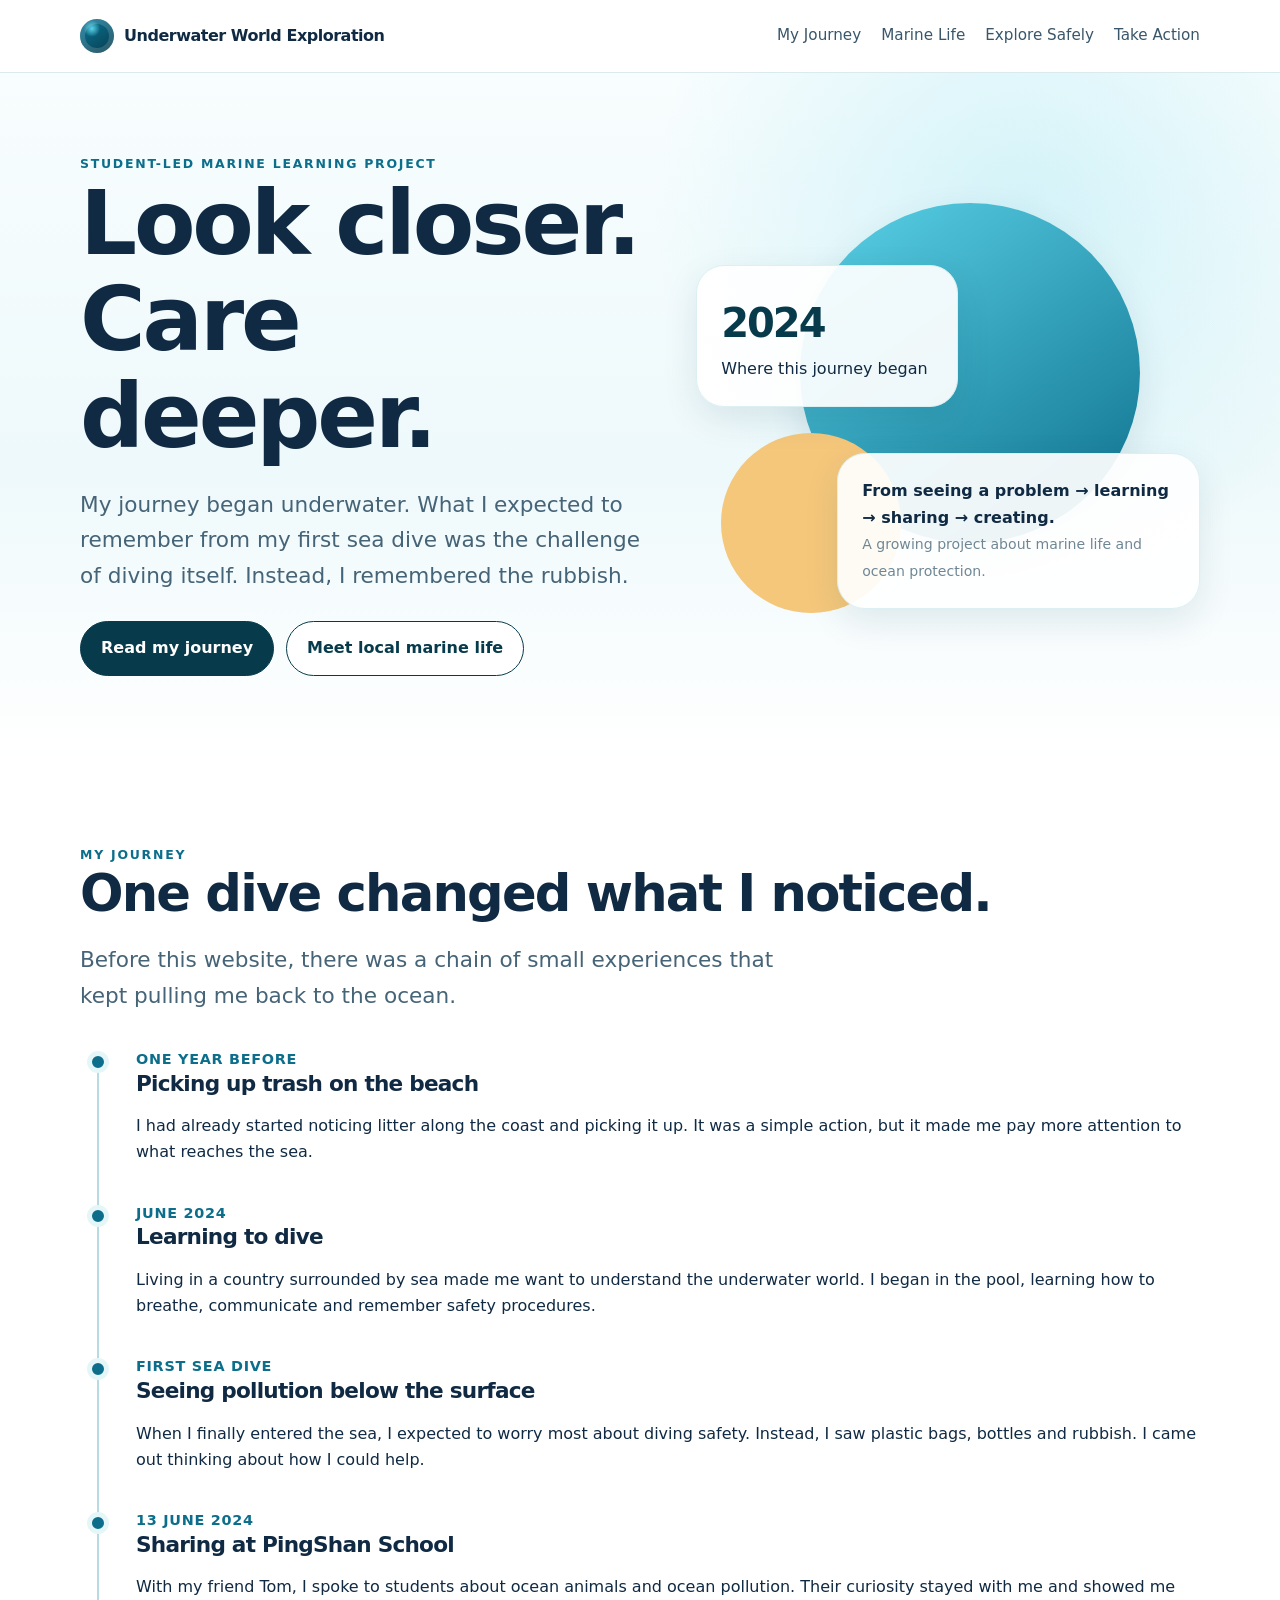
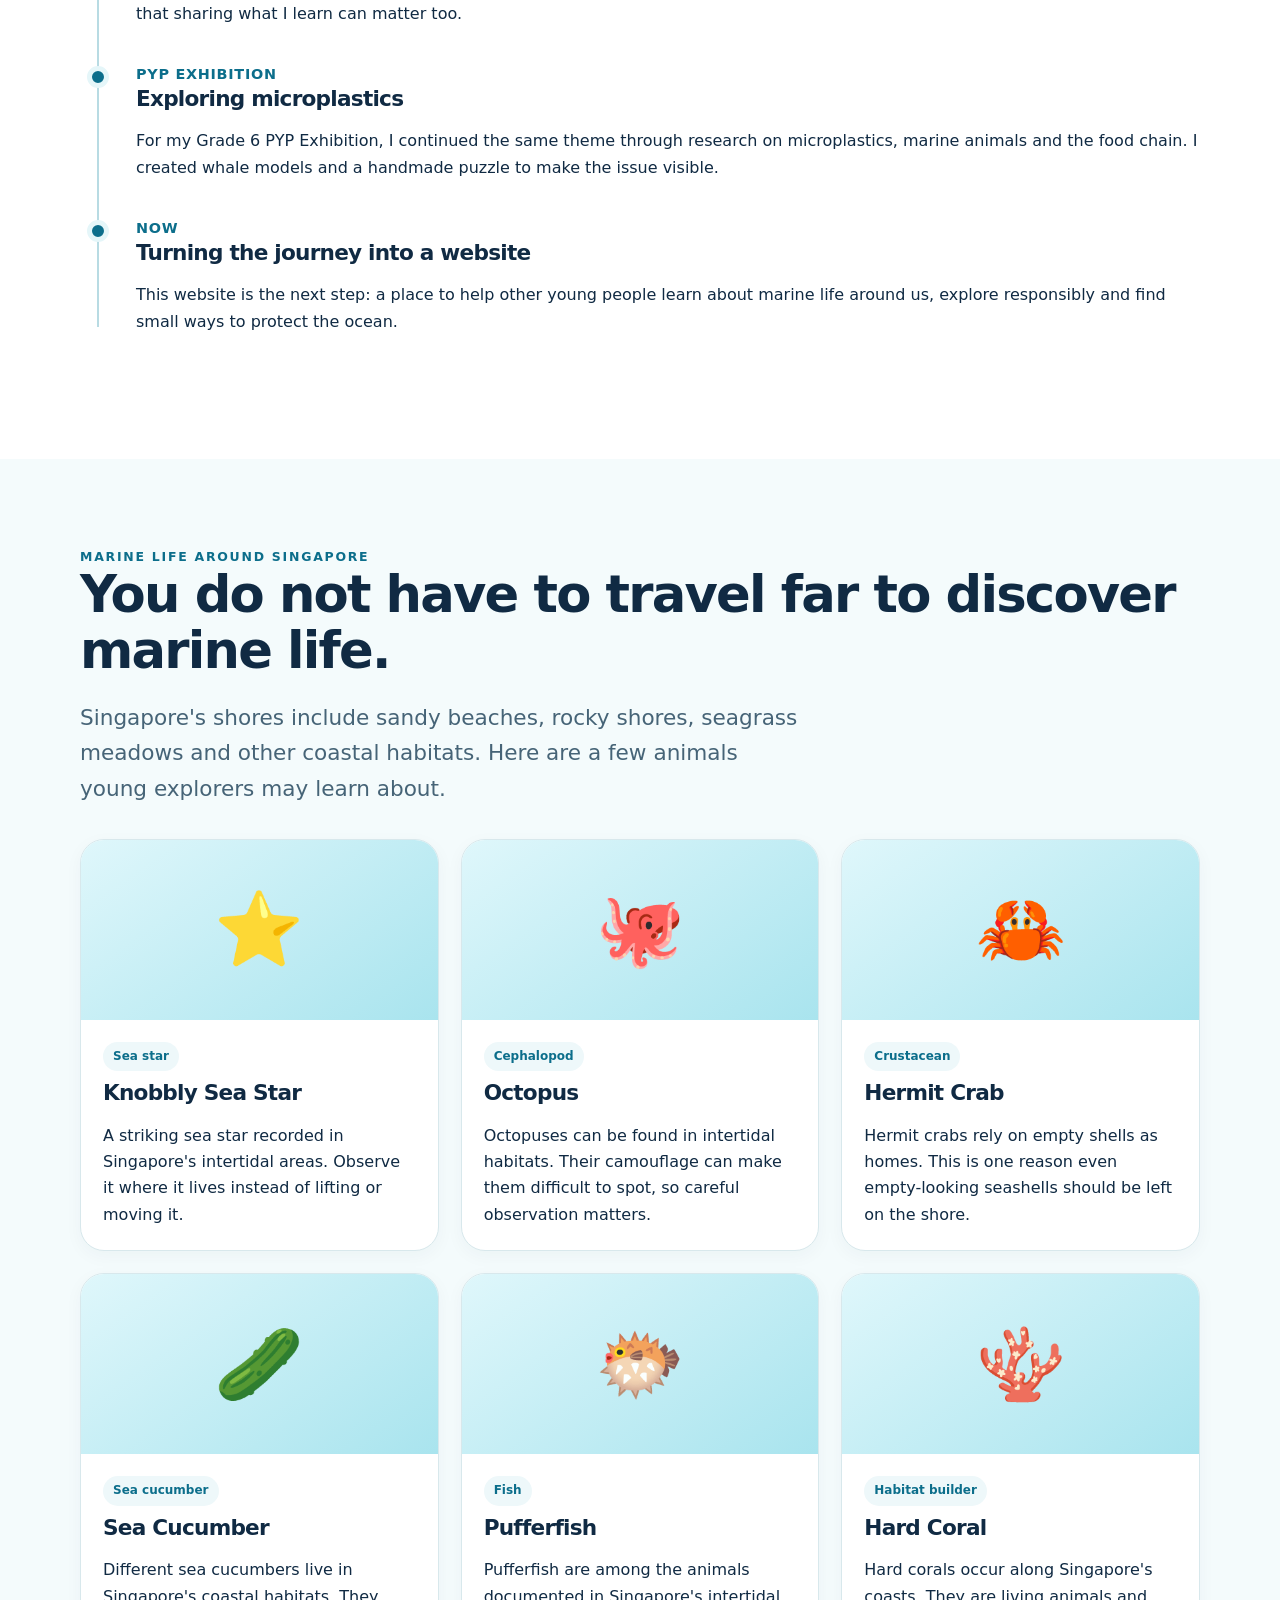
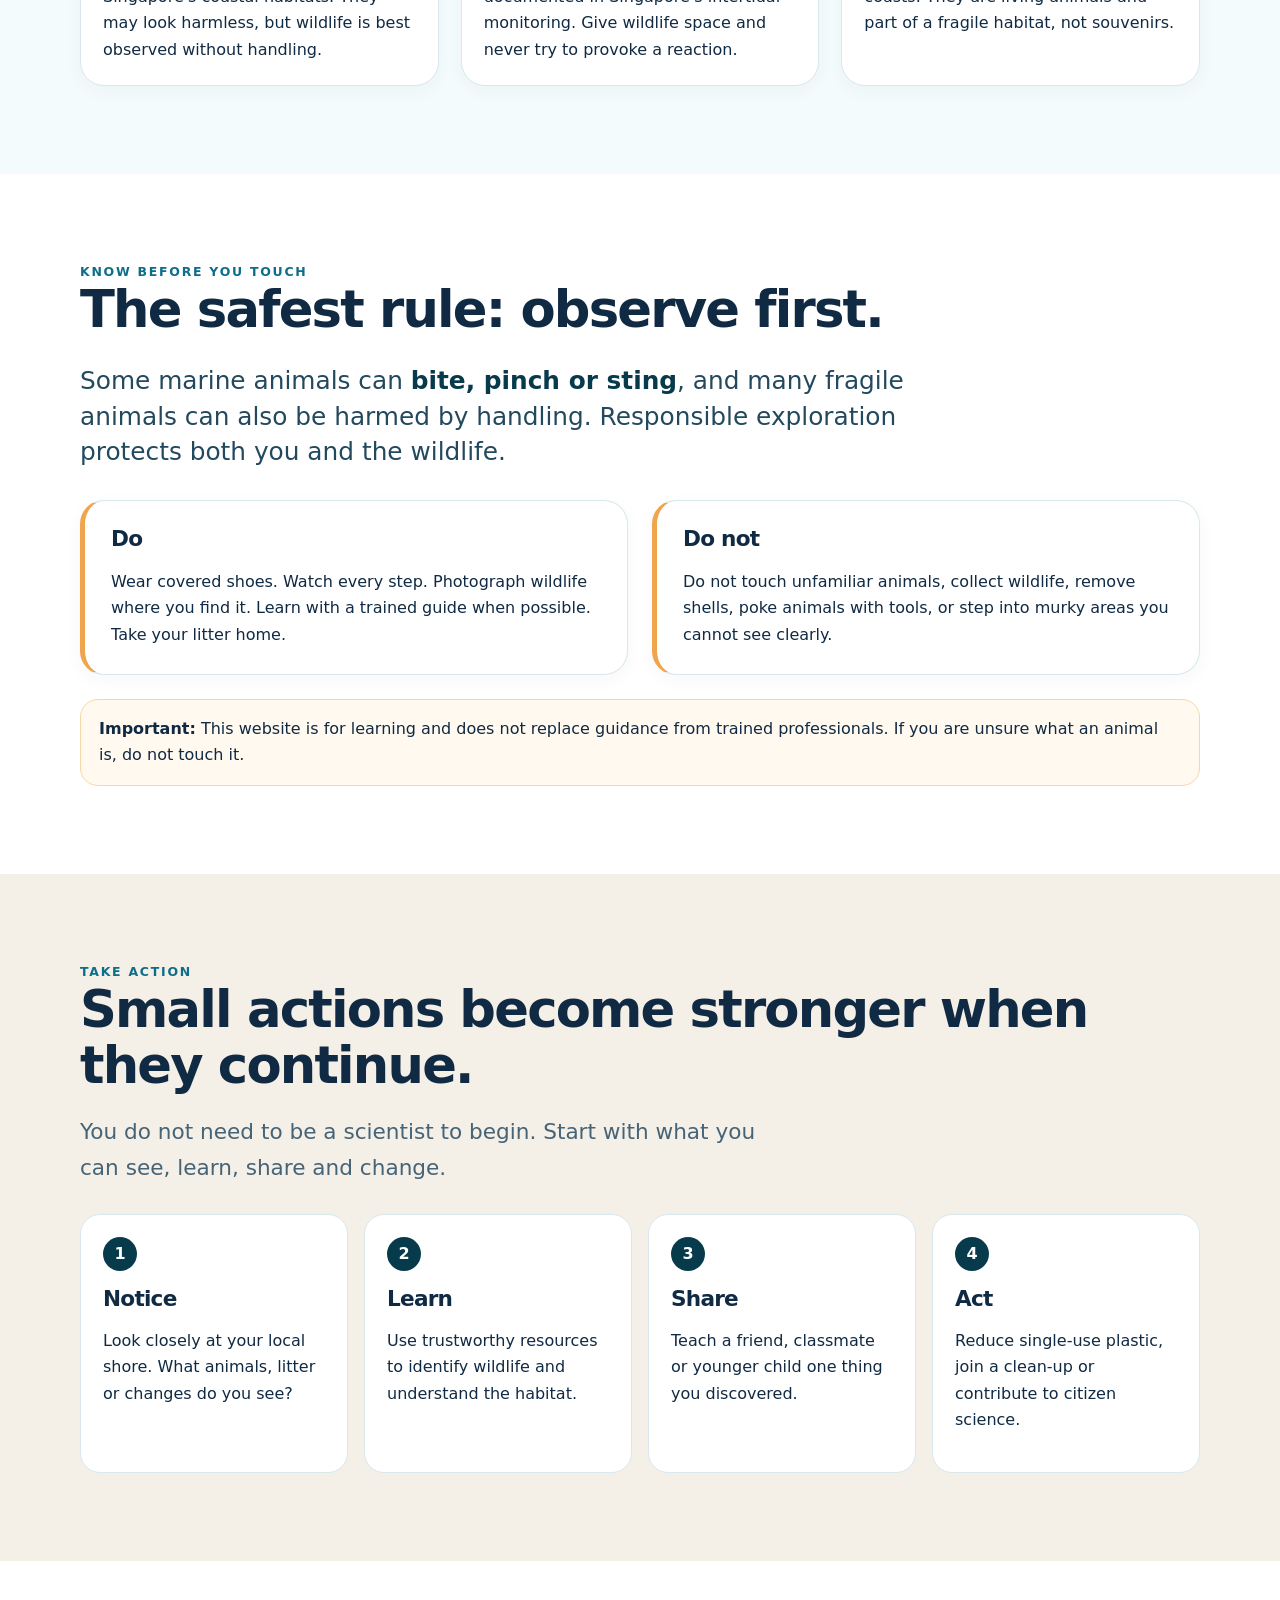
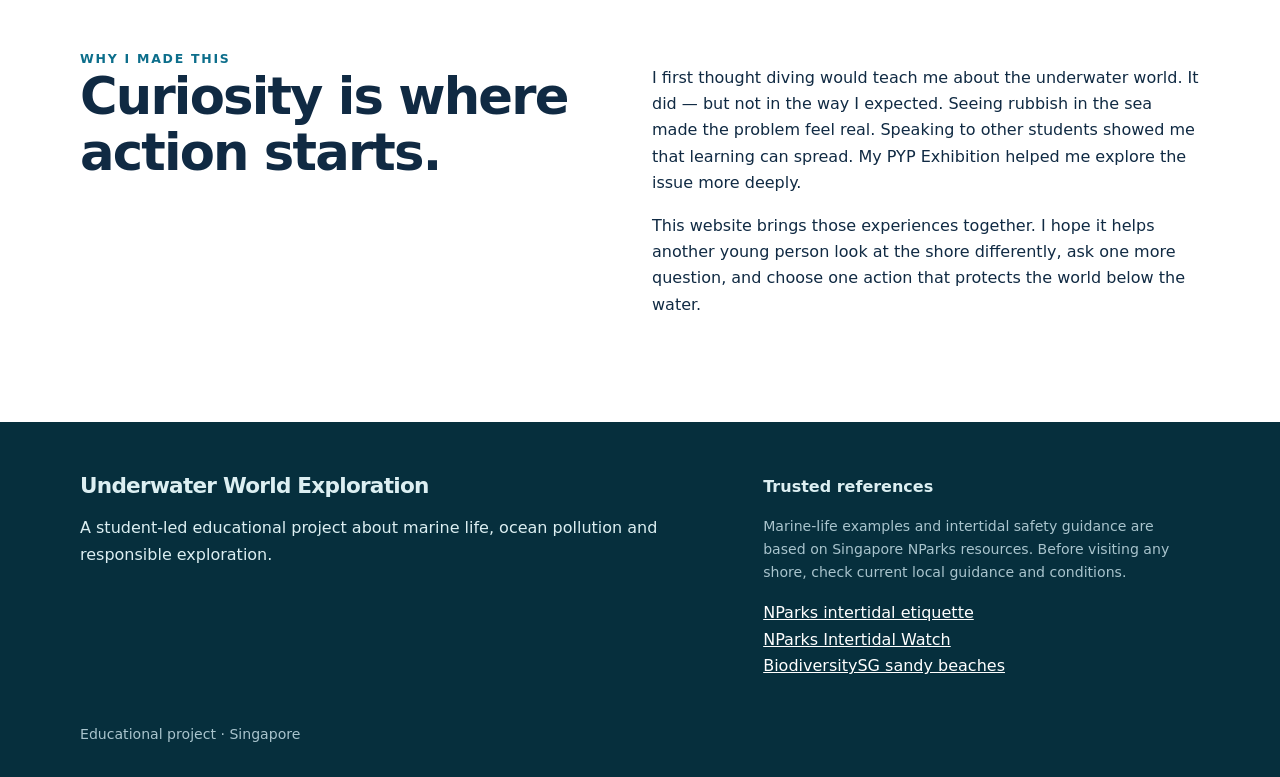
==== index.html @ d7eb96fc "Initial website" ====
<!doctype html>
<html lang="en">
<head>
<meta charset="utf-8">
<meta name="viewport" content="width=device-width,initial-scale=1">
<meta name="description" content="A student-led journey into marine life, ocean pollution and action in Singapore.">
<title>Underwater World Exploration</title>
<link rel="stylesheet" href="assets/styles.css">
</head>
<body>
<nav class="nav">
  <div class="container nav-inner">
    <a class="brand" href="index.html"><span class="brand-mark"></span>Underwater World Exploration</a>
    <div class="nav-links">
      <a href="#journey">My Journey</a><a href="#marine-life">Marine Life</a>
      <a href="#safety">Explore Safely</a><a href="#action">Take Action</a>
    </div>
    <div class="mobile-menu">Explore ↓</div>
  </div>
</nav>

<header class="hero">
  <div class="container hero-grid">
    <div>
      <div class="kicker">Student-led marine learning project</div>
      <h1>Look closer.<br>Care deeper.</h1>
      <p class="lead">My journey began underwater. What I expected to remember from my first sea dive was the challenge of diving itself. Instead, I remembered the rubbish.</p>
      <div class="cta-row">
        <a class="btn primary" href="#journey">Read my journey</a>
        <a class="btn secondary" href="#marine-life">Meet local marine life</a>
      </div>
    </div>
    <div class="ocean-art" aria-hidden="true">
      <div class="orb one"></div><div class="orb two"></div>
      <div class="wave-card b"><div class="big-number">2024</div><div>Where this journey began</div></div>
      <div class="wave-card a"><strong>From seeing a problem → learning → sharing → creating.</strong><br><span class="small">A growing project about marine life and ocean protection.</span></div>
    </div>
  </div>
</header>

<section id="journey">
  <div class="container">
    <div class="kicker">My Journey</div>
    <h2>One dive changed what I noticed.</h2>
    <p class="lead">Before this website, there was a chain of small experiences that kept pulling me back to the ocean.</p>
    <div class="timeline">
      <div class="timeline-item"><span class="timeline-dot"></span><div class="timeline-date">One year before</div><h3>Picking up trash on the beach</h3><p>I had already started noticing litter along the coast and picking it up. It was a simple action, but it made me pay more attention to what reaches the sea.</p></div>
      <div class="timeline-item"><span class="timeline-dot"></span><div class="timeline-date">June 2024</div><h3>Learning to dive</h3><p>Living in a country surrounded by sea made me want to understand the underwater world. I began in the pool, learning how to breathe, communicate and remember safety procedures.</p></div>
      <div class="timeline-item"><span class="timeline-dot"></span><div class="timeline-date">First sea dive</div><h3>Seeing pollution below the surface</h3><p>When I finally entered the sea, I expected to worry most about diving safety. Instead, I saw plastic bags, bottles and rubbish. I came out thinking about how I could help.</p></div>
      <div class="timeline-item"><span class="timeline-dot"></span><div class="timeline-date">13 June 2024</div><h3>Sharing at PingShan School</h3><p>With my friend Tom, I spoke to students about ocean animals and ocean pollution. Their curiosity stayed with me and showed me that sharing what I learn can matter too.</p></div>
      <div class="timeline-item"><span class="timeline-dot"></span><div class="timeline-date">PYP Exhibition</div><h3>Exploring microplastics</h3><p>For my Grade 6 PYP Exhibition, I continued the same theme through research on microplastics, marine animals and the food chain. I created whale models and a handmade puzzle to make the issue visible.</p></div>
      <div class="timeline-item"><span class="timeline-dot"></span><div class="timeline-date">Now</div><h3>Turning the journey into a website</h3><p>This website is the next step: a place to help other young people learn about marine life around us, explore responsibly and find small ways to protect the ocean.</p></div>
    </div>
  </div>
</section>

<section class="section-soft" id="marine-life">
  <div class="container">
    <div class="kicker">Marine Life Around Singapore</div>
    <h2>You do not have to travel far to discover marine life.</h2>
    <p class="lead">Singapore's shores include sandy beaches, rocky shores, seagrass meadows and other coastal habitats. Here are a few animals young explorers may learn about.</p>
    <div class="grid-3" style="margin-top:32px">
      <article class="card species-card"><div class="species-art">⭐</div><div class="species-copy"><span class="badge">Sea star</span><h3>Knobbly Sea Star</h3><p>A striking sea star recorded in Singapore's intertidal areas. Observe it where it lives instead of lifting or moving it.</p></div></article>
      <article class="card species-card"><div class="species-art">🐙</div><div class="species-copy"><span class="badge">Cephalopod</span><h3>Octopus</h3><p>Octopuses can be found in intertidal habitats. Their camouflage can make them difficult to spot, so careful observation matters.</p></div></article>
      <article class="card species-card"><div class="species-art">🦀</div><div class="species-copy"><span class="badge">Crustacean</span><h3>Hermit Crab</h3><p>Hermit crabs rely on empty shells as homes. This is one reason even empty-looking seashells should be left on the shore.</p></div></article>
      <article class="card species-card"><div class="species-art">🥒</div><div class="species-copy"><span class="badge">Sea cucumber</span><h3>Sea Cucumber</h3><p>Different sea cucumbers live in Singapore's coastal habitats. They may look harmless, but wildlife is best observed without handling.</p></div></article>
      <article class="card species-card"><div class="species-art">🐡</div><div class="species-copy"><span class="badge">Fish</span><h3>Pufferfish</h3><p>Pufferfish are among the animals documented in Singapore's intertidal monitoring. Give wildlife space and never try to provoke a reaction.</p></div></article>
      <article class="card species-card"><div class="species-art">🪸</div><div class="species-copy"><span class="badge">Habitat builder</span><h3>Hard Coral</h3><p>Hard corals occur along Singapore's coasts. They are living animals and part of a fragile habitat, not souvenirs.</p></div></article>
    </div>
  </div>
</section>

<section id="safety">
  <div class="container">
    <div class="kicker">Know Before You Touch</div>
    <h2>The safest rule: observe first.</h2>
    <p class="quote">Some marine animals can <strong>bite, pinch or sting</strong>, and many fragile animals can also be harmed by handling. Responsible exploration protects both you and the wildlife.</p>
    <div class="grid-2" style="margin-top:30px">
      <div class="card safety"><h3>Do</h3><p>Wear covered shoes. Watch every step. Photograph wildlife where you find it. Learn with a trained guide when possible. Take your litter home.</p></div>
      <div class="card safety"><h3>Do not</h3><p>Do not touch unfamiliar animals, collect wildlife, remove shells, poke animals with tools, or step into murky areas you cannot see clearly.</p></div>
    </div>
    <div class="notice" style="margin-top:24px"><strong>Important:</strong> This website is for learning and does not replace guidance from trained professionals. If you are unsure what an animal is, do not touch it.</div>
  </div>
</section>

<section class="section-sand" id="action">
  <div class="container">
    <div class="kicker">Take Action</div>
    <h2>Small actions become stronger when they continue.</h2>
    <p class="lead">You do not need to be a scientist to begin. Start with what you can see, learn, share and change.</p>
    <div class="steps">
      <div class="step"><h3>Notice</h3><p>Look closely at your local shore. What animals, litter or changes do you see?</p></div>
      <div class="step"><h3>Learn</h3><p>Use trustworthy resources to identify wildlife and understand the habitat.</p></div>
      <div class="step"><h3>Share</h3><p>Teach a friend, classmate or younger child one thing you discovered.</p></div>
      <div class="step"><h3>Act</h3><p>Reduce single-use plastic, join a clean-up or contribute to citizen science.</p></div>
    </div>
  </div>
</section>

<section>
  <div class="container grid-2">
    <div>
      <div class="kicker">Why I Made This</div>
      <h2>Curiosity is where action starts.</h2>
    </div>
    <div>
      <p>I first thought diving would teach me about the underwater world. It did — but not in the way I expected. Seeing rubbish in the sea made the problem feel real. Speaking to other students showed me that learning can spread. My PYP Exhibition helped me explore the issue more deeply.</p>
      <p>This website brings those experiences together. I hope it helps another young person look at the shore differently, ask one more question, and choose one action that protects the world below the water.</p>
    </div>
  </div>
</section>

<footer class="footer">
  <div class="container footer-grid">
    <div>
      <h3>Underwater World Exploration</h3>
      <p>A student-led educational project about marine life, ocean pollution and responsible exploration.</p>
    </div>
    <div>
      <strong>Trusted references</strong>
      <p class="small">Marine-life examples and intertidal safety guidance are based on Singapore NParks resources. Before visiting any shore, check current local guidance and conditions.</p>
      <p><a href="https://www.nparks.gov.sg/visit/when-visiting-parks/etiquette/intertidal-dos-donts" target="_blank" rel="noopener">NParks intertidal etiquette</a><br>
      <a href="https://www.nparks.gov.sg/nature/community-in-nature/intertidal-watch" target="_blank" rel="noopener">NParks Intertidal Watch</a><br>
      <a href="https://biodiversitysg.nparks.gov.sg/our-ecosystems/coastal-and-marine-habitats/sandy-beaches-in-singapore/" target="_blank" rel="noopener">BiodiversitySG sandy beaches</a></p>
    </div>
  </div>
  <div class="container small" style="margin-top:28px">Educational project · Singapore</div>
</footer>

<script src="assets/script.js"></script>
</body>
</html>
---- assets/styles.css ----
:root{
  --ink:#102a43; --muted:#607d8b; --ocean:#0c6e8b; --deep:#073b4c;
  --foam:#f4fbfc; --sand:#f4efe7; --line:#d8e8ec; --accent:#f0a44b;
  --card:#ffffff; --shadow:0 12px 35px rgba(7,59,76,.10);
}
*{box-sizing:border-box}
html{scroll-behavior:smooth}
body{margin:0;font-family:Inter,ui-sans-serif,system-ui,-apple-system,BlinkMacSystemFont,"Segoe UI",sans-serif;color:var(--ink);background:#fff;line-height:1.65}
a{color:inherit}
.container{width:min(1120px,calc(100% - 36px));margin:auto}
.nav{position:sticky;top:0;z-index:30;background:rgba(255,255,255,.92);backdrop-filter:blur(12px);border-bottom:1px solid rgba(216,232,236,.9)}
.nav-inner{display:flex;align-items:center;justify-content:space-between;min-height:72px;gap:20px}
.brand{font-weight:800;letter-spacing:-.03em;text-decoration:none;display:flex;align-items:center;gap:10px}
.brand-mark{width:34px;height:34px;border-radius:50%;background:radial-gradient(circle at 35% 28%,#5bd3e8,transparent 25%),linear-gradient(145deg,#0b789a,#073b4c);box-shadow:inset 0 0 0 5px rgba(255,255,255,.15)}
.nav-links{display:flex;gap:20px;align-items:center;font-size:.95rem}
.nav-links a{text-decoration:none;color:#39566a}
.nav-links a:hover{color:var(--ocean)}
.hero{min-height:76vh;display:grid;align-items:center;background:
radial-gradient(circle at 80% 20%,rgba(91,211,232,.22),transparent 32%),
linear-gradient(180deg,#f8fdfe 0%,#eef9fb 58%,#fff 100%);overflow:hidden}
.hero-grid{display:grid;grid-template-columns:1.06fr .94fr;gap:48px;align-items:center;padding:72px 0}
.kicker{text-transform:uppercase;letter-spacing:.14em;font-size:.78rem;font-weight:800;color:var(--ocean)}
h1,h2,h3{line-height:1.08;letter-spacing:-.035em;margin:0 0 18px}
h1{font-size:clamp(3rem,7vw,6.3rem);max-width:760px}
h2{font-size:clamp(2rem,4vw,3.6rem)}
h3{font-size:1.35rem}
.lead{font-size:clamp(1.1rem,2vw,1.35rem);color:#466477;max-width:720px}
.cta-row{display:flex;gap:12px;flex-wrap:wrap;margin-top:28px}
.btn{display:inline-flex;align-items:center;justify-content:center;border-radius:999px;padding:13px 20px;text-decoration:none;font-weight:700;border:1px solid var(--deep)}
.btn.primary{background:var(--deep);color:#fff}
.btn.secondary{background:#fff;color:var(--deep)}
.ocean-art{position:relative;min-height:460px}
.orb{position:absolute;border-radius:50%}
.orb.one{width:340px;height:340px;right:12%;top:4%;background:linear-gradient(145deg,#5bd3e8,#0c6e8b);box-shadow:var(--shadow)}
.orb.two{width:180px;height:180px;left:5%;bottom:7%;background:#f4c77b}
.wave-card{position:absolute;background:rgba(255,255,255,.92);border:1px solid #dceff2;border-radius:28px;box-shadow:var(--shadow);padding:24px}
.wave-card.a{right:0;bottom:36px;width:72%}
.wave-card.b{left:0;top:80px;width:52%}
.big-number{font-size:2.5rem;font-weight:800;letter-spacing:-.05em;color:var(--deep)}
section{padding:88px 0}
.section-soft{background:var(--foam)}
.section-sand{background:var(--sand)}
.grid-3{display:grid;grid-template-columns:repeat(3,1fr);gap:22px}
.grid-2{display:grid;grid-template-columns:repeat(2,1fr);gap:24px}
.card{background:var(--card);border:1px solid var(--line);border-radius:24px;padding:26px;box-shadow:0 5px 18px rgba(7,59,76,.04)}
.card p:last-child{margin-bottom:0}
.icon{font-size:2rem;margin-bottom:14px}
.timeline{position:relative;margin-top:34px}
.timeline:before{content:"";position:absolute;left:17px;top:8px;bottom:8px;width:2px;background:#b8dbe3}
.timeline-item{position:relative;padding-left:56px;margin:0 0 36px}
.timeline-dot{position:absolute;left:7px;top:3px;width:22px;height:22px;border-radius:50%;background:var(--ocean);border:5px solid #e5f6f9}
.timeline-date{font-weight:800;color:var(--ocean);font-size:.9rem;letter-spacing:.05em;text-transform:uppercase}
.species-card{overflow:hidden;padding:0}
.species-art{height:180px;display:grid;place-items:center;background:linear-gradient(145deg,#dff7fb,#a9e4ee);font-size:4.5rem}
.species-copy{padding:22px}
.badge{display:inline-block;border-radius:999px;padding:5px 10px;background:#eef8fa;color:#0c6e8b;font-size:.75rem;font-weight:800;margin-bottom:10px}
.safety{border-left:5px solid var(--accent)}
.quote{font-size:1.55rem;line-height:1.45;max-width:850px;color:#23495e}
.quote strong{color:var(--deep)}
.steps{counter-reset:step;display:grid;grid-template-columns:repeat(4,1fr);gap:16px;margin-top:28px}
.step{counter-increment:step;background:#fff;border-radius:20px;padding:22px;border:1px solid var(--line)}
.step:before{content:counter(step);display:grid;place-items:center;width:34px;height:34px;border-radius:50%;background:var(--deep);color:#fff;font-weight:800;margin-bottom:16px}
.footer{background:#062f3d;color:#dceff2;padding:52px 0 30px}
.footer a{color:#fff}
.footer-grid{display:grid;grid-template-columns:1.5fr 1fr;gap:28px}
.small{font-size:.88rem;color:#6f8795}
.footer .small{color:#a9c4cd}
.notice{border-radius:18px;background:#fff9ef;border:1px solid #f4d8a5;padding:16px 18px}
.mobile-menu{display:none}
@media (max-width:820px){
  .hero-grid,.grid-3,.grid-2,.footer-grid{grid-template-columns:1fr}
  .hero-grid{padding:50px 0}
  .ocean-art{min-height:380px}
  .steps{grid-template-columns:1fr 1fr}
  .nav-links{display:none}
  .mobile-menu{display:block;font-size:.9rem;color:#567}
}
@media (max-width:520px){
  h1{font-size:3rem}
  section{padding:62px 0}
  .steps{grid-template-columns:1fr}
  .wave-card.a{width:86%}
  .wave-card.b{width:66%}
}
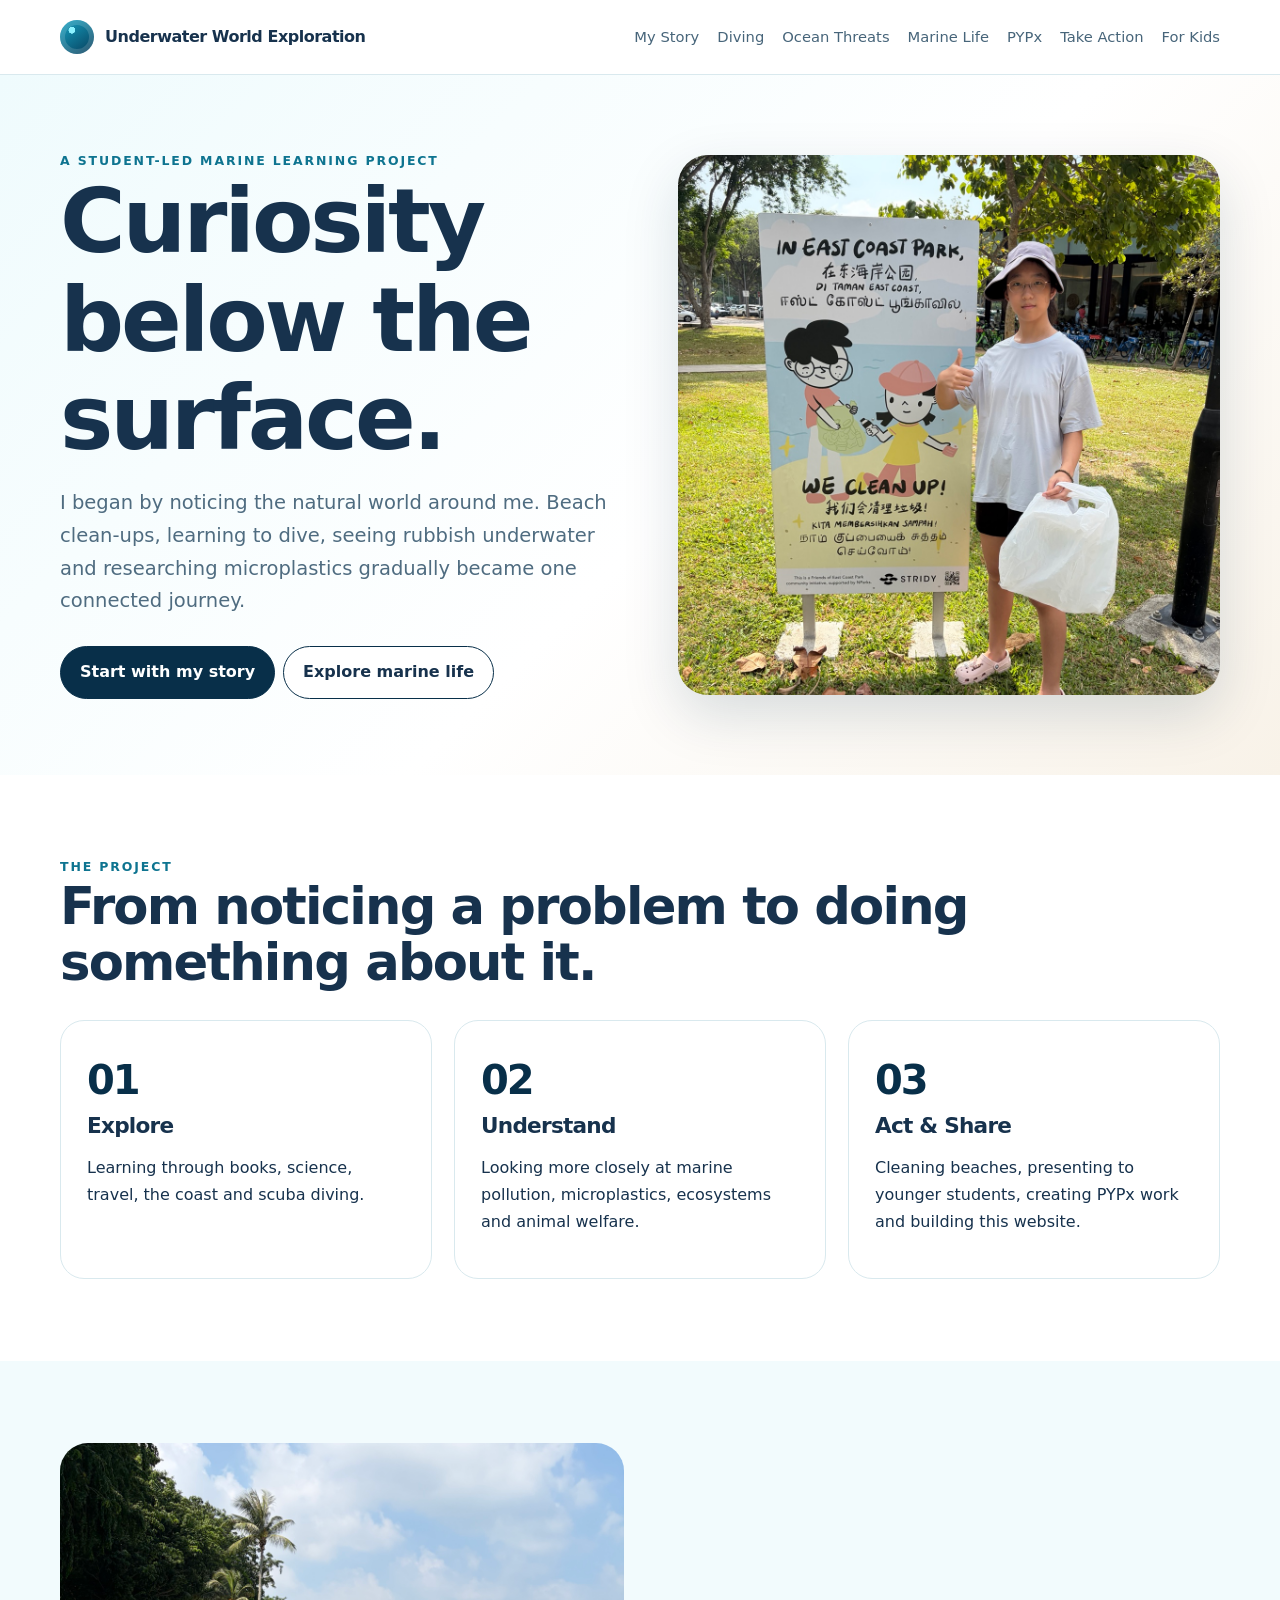
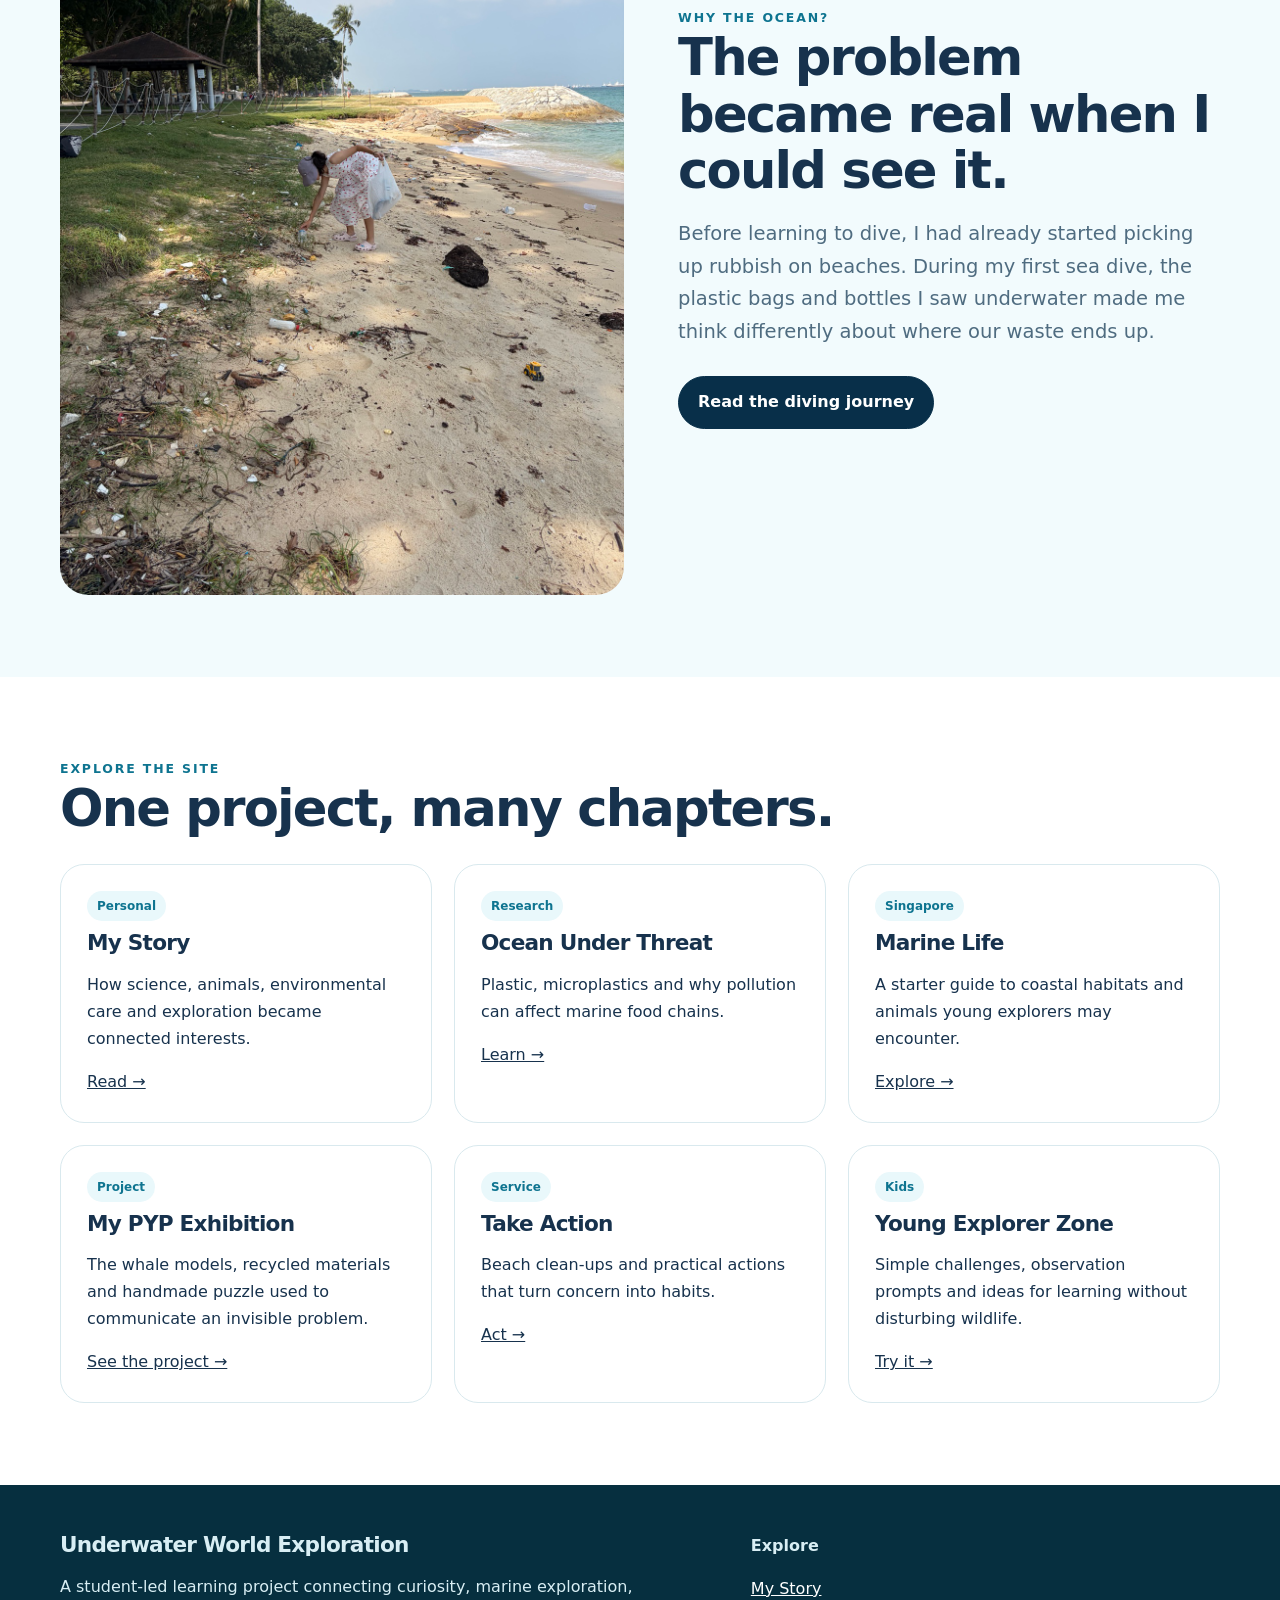
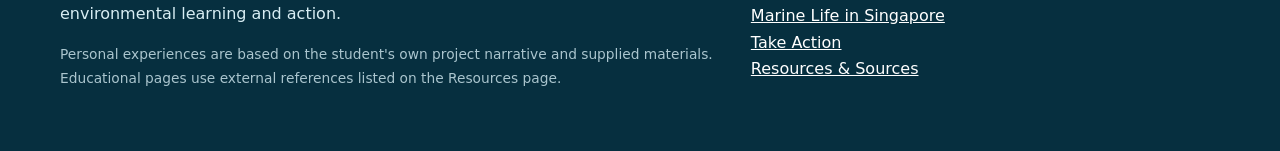
==== commit a94a4975: "Redesign website V2" ====
--- a/index.html
+++ b/index.html
@@ -1,132 +1,39 @@
-<!doctype html>
-<html lang="en">
-<head>
-<meta charset="utf-8">
-<meta name="viewport" content="width=device-width,initial-scale=1">
-<meta name="description" content="A student-led journey into marine life, ocean pollution and action in Singapore.">
-<title>Underwater World Exploration</title>
-<link rel="stylesheet" href="assets/styles.css">
-</head>
-<body>
-<nav class="nav">
-  <div class="container nav-inner">
-    <a class="brand" href="index.html"><span class="brand-mark"></span>Underwater World Exploration</a>
-    <div class="nav-links">
-      <a href="#journey">My Journey</a><a href="#marine-life">Marine Life</a>
-      <a href="#safety">Explore Safely</a><a href="#action">Take Action</a>
-    </div>
-    <div class="mobile-menu">Explore ↓</div>
-  </div>
-</nav>
+<!doctype html><html lang="en"><head><meta charset="utf-8"><meta name="viewport" content="width=device-width,initial-scale=1">
+<meta name="description" content="Underwater World Exploration"><title>Home | Underwater World Exploration</title><link rel="stylesheet" href="assets/styles.css"></head><body>
+<nav><div class="wrap navin">
+<a class="brand" href="index.html"><span class="mark"></span>Underwater World Exploration</a>
+<div class="links">
+<a href="story.html">My Story</a><a href="diving.html">Diving</a><a href="pollution.html">Ocean Threats</a>
+<a href="marine-life.html">Marine Life</a><a href="pyp.html">PYPx</a><a href="action.html">Take Action</a><a href="resources.html">For Kids</a>
+</div></div></nav>
 
-<header class="hero">
-  <div class="container hero-grid">
-    <div>
-      <div class="kicker">Student-led marine learning project</div>
-      <h1>Look closer.<br>Care deeper.</h1>
-      <p class="lead">My journey began underwater. What I expected to remember from my first sea dive was the challenge of diving itself. Instead, I remembered the rubbish.</p>
-      <div class="cta-row">
-        <a class="btn primary" href="#journey">Read my journey</a>
-        <a class="btn secondary" href="#marine-life">Meet local marine life</a>
-      </div>
-    </div>
-    <div class="ocean-art" aria-hidden="true">
-      <div class="orb one"></div><div class="orb two"></div>
-      <div class="wave-card b"><div class="big-number">2024</div><div>Where this journey began</div></div>
-      <div class="wave-card a"><strong>From seeing a problem → learning → sharing → creating.</strong><br><span class="small">A growing project about marine life and ocean protection.</span></div>
-    </div>
-  </div>
-</header>
+<header class="hero"><div class="wrap hero-grid"><div>
+<div class="eyebrow">A student-led marine learning project</div><h1>Curiosity<br>below the surface.</h1>
+<p class="lead">I began by noticing the natural world around me. Beach clean-ups, learning to dive, seeing rubbish underwater and researching microplastics gradually became one connected journey.</p>
+<a class="btn primary" href="story.html">Start with my story</a><a class="btn secondary" href="marine-life.html">Explore marine life</a>
+</div><div class="hero-photo"><img src="assets/images/east-coast-cleanup.jpeg" alt="Student participating in a clean-up at East Coast Park"></div></div></header>
+<section><div class="wrap"><div class="eyebrow">The project</div><h2>From noticing a problem to doing something about it.</h2>
+<div class="grid3" style="margin-top:30px">
+<div class="card"><div class="stat">01</div><h3>Explore</h3><p>Learning through books, science, travel, the coast and scuba diving.</p></div>
+<div class="card"><div class="stat">02</div><h3>Understand</h3><p>Looking more closely at marine pollution, microplastics, ecosystems and animal welfare.</p></div>
+<div class="card"><div class="stat">03</div><h3>Act & Share</h3><p>Cleaning beaches, presenting to younger students, creating PYPx work and building this website.</p></div>
+</div></div></section>
+<section class="soft"><div class="wrap split"><div><img style="border-radius:28px" src="assets/images/beach-cleanup.jpeg" alt="Student collecting litter from a beach"></div><div>
+<div class="eyebrow">Why the ocean?</div><h2>The problem became real when I could see it.</h2>
+<p class="lead">Before learning to dive, I had already started picking up rubbish on beaches. During my first sea dive, the plastic bags and bottles I saw underwater made me think differently about where our waste ends up.</p>
+<a class="btn primary" href="diving.html">Read the diving journey</a></div></div></section>
+<section><div class="wrap"><div class="eyebrow">Explore the site</div><h2>One project, many chapters.</h2>
+<div class="grid3" style="margin-top:28px">
+<div class="card"><span class="tag">Personal</span><h3>My Story</h3><p>How science, animals, environmental care and exploration became connected interests.</p><a href="story.html">Read →</a></div>
+<div class="card"><span class="tag">Research</span><h3>Ocean Under Threat</h3><p>Plastic, microplastics and why pollution can affect marine food chains.</p><a href="pollution.html">Learn →</a></div>
+<div class="card"><span class="tag">Singapore</span><h3>Marine Life</h3><p>A starter guide to coastal habitats and animals young explorers may encounter.</p><a href="marine-life.html">Explore →</a></div>
+<div class="card"><span class="tag">Project</span><h3>My PYP Exhibition</h3><p>The whale models, recycled materials and handmade puzzle used to communicate an invisible problem.</p><a href="pyp.html">See the project →</a></div>
+<div class="card"><span class="tag">Service</span><h3>Take Action</h3><p>Beach clean-ups and practical actions that turn concern into habits.</p><a href="action.html">Act →</a></div>
+<div class="card"><span class="tag">Kids</span><h3>Young Explorer Zone</h3><p>Simple challenges, observation prompts and ideas for learning without disturbing wildlife.</p><a href="resources.html">Try it →</a></div>
+</div></div></section>
 
-<section id="journey">
-  <div class="container">
-    <div class="kicker">My Journey</div>
-    <h2>One dive changed what I noticed.</h2>
-    <p class="lead">Before this website, there was a chain of small experiences that kept pulling me back to the ocean.</p>
-    <div class="timeline">
-      <div class="timeline-item"><span class="timeline-dot"></span><div class="timeline-date">One year before</div><h3>Picking up trash on the beach</h3><p>I had already started noticing litter along the coast and picking it up. It was a simple action, but it made me pay more attention to what reaches the sea.</p></div>
-      <div class="timeline-item"><span class="timeline-dot"></span><div class="timeline-date">June 2024</div><h3>Learning to dive</h3><p>Living in a country surrounded by sea made me want to understand the underwater world. I began in the pool, learning how to breathe, communicate and remember safety procedures.</p></div>
-      <div class="timeline-item"><span class="timeline-dot"></span><div class="timeline-date">First sea dive</div><h3>Seeing pollution below the surface</h3><p>When I finally entered the sea, I expected to worry most about diving safety. Instead, I saw plastic bags, bottles and rubbish. I came out thinking about how I could help.</p></div>
-      <div class="timeline-item"><span class="timeline-dot"></span><div class="timeline-date">13 June 2024</div><h3>Sharing at PingShan School</h3><p>With my friend Tom, I spoke to students about ocean animals and ocean pollution. Their curiosity stayed with me and showed me that sharing what I learn can matter too.</p></div>
-      <div class="timeline-item"><span class="timeline-dot"></span><div class="timeline-date">PYP Exhibition</div><h3>Exploring microplastics</h3><p>For my Grade 6 PYP Exhibition, I continued the same theme through research on microplastics, marine animals and the food chain. I created whale models and a handmade puzzle to make the issue visible.</p></div>
-      <div class="timeline-item"><span class="timeline-dot"></span><div class="timeline-date">Now</div><h3>Turning the journey into a website</h3><p>This website is the next step: a place to help other young people learn about marine life around us, explore responsibly and find small ways to protect the ocean.</p></div>
-    </div>
-  </div>
-</section>
-
-<section class="section-soft" id="marine-life">
-  <div class="container">
-    <div class="kicker">Marine Life Around Singapore</div>
-    <h2>You do not have to travel far to discover marine life.</h2>
-    <p class="lead">Singapore's shores include sandy beaches, rocky shores, seagrass meadows and other coastal habitats. Here are a few animals young explorers may learn about.</p>
-    <div class="grid-3" style="margin-top:32px">
-      <article class="card species-card"><div class="species-art">⭐</div><div class="species-copy"><span class="badge">Sea star</span><h3>Knobbly Sea Star</h3><p>A striking sea star recorded in Singapore's intertidal areas. Observe it where it lives instead of lifting or moving it.</p></div></article>
-      <article class="card species-card"><div class="species-art">🐙</div><div class="species-copy"><span class="badge">Cephalopod</span><h3>Octopus</h3><p>Octopuses can be found in intertidal habitats. Their camouflage can make them difficult to spot, so careful observation matters.</p></div></article>
-      <article class="card species-card"><div class="species-art">🦀</div><div class="species-copy"><span class="badge">Crustacean</span><h3>Hermit Crab</h3><p>Hermit crabs rely on empty shells as homes. This is one reason even empty-looking seashells should be left on the shore.</p></div></article>
-      <article class="card species-card"><div class="species-art">🥒</div><div class="species-copy"><span class="badge">Sea cucumber</span><h3>Sea Cucumber</h3><p>Different sea cucumbers live in Singapore's coastal habitats. They may look harmless, but wildlife is best observed without handling.</p></div></article>
-      <article class="card species-card"><div class="species-art">🐡</div><div class="species-copy"><span class="badge">Fish</span><h3>Pufferfish</h3><p>Pufferfish are among the animals documented in Singapore's intertidal monitoring. Give wildlife space and never try to provoke a reaction.</p></div></article>
-      <article class="card species-card"><div class="species-art">🪸</div><div class="species-copy"><span class="badge">Habitat builder</span><h3>Hard Coral</h3><p>Hard corals occur along Singapore's coasts. They are living animals and part of a fragile habitat, not souvenirs.</p></div></article>
-    </div>
-  </div>
-</section>
-
-<section id="safety">
-  <div class="container">
-    <div class="kicker">Know Before You Touch</div>
-    <h2>The safest rule: observe first.</h2>
-    <p class="quote">Some marine animals can <strong>bite, pinch or sting</strong>, and many fragile animals can also be harmed by handling. Responsible exploration protects both you and the wildlife.</p>
-    <div class="grid-2" style="margin-top:30px">
-      <div class="card safety"><h3>Do</h3><p>Wear covered shoes. Watch every step. Photograph wildlife where you find it. Learn with a trained guide when possible. Take your litter home.</p></div>
-      <div class="card safety"><h3>Do not</h3><p>Do not touch unfamiliar animals, collect wildlife, remove shells, poke animals with tools, or step into murky areas you cannot see clearly.</p></div>
-    </div>
-    <div class="notice" style="margin-top:24px"><strong>Important:</strong> This website is for learning and does not replace guidance from trained professionals. If you are unsure what an animal is, do not touch it.</div>
-  </div>
-</section>
-
-<section class="section-sand" id="action">
-  <div class="container">
-    <div class="kicker">Take Action</div>
-    <h2>Small actions become stronger when they continue.</h2>
-    <p class="lead">You do not need to be a scientist to begin. Start with what you can see, learn, share and change.</p>
-    <div class="steps">
-      <div class="step"><h3>Notice</h3><p>Look closely at your local shore. What animals, litter or changes do you see?</p></div>
-      <div class="step"><h3>Learn</h3><p>Use trustworthy resources to identify wildlife and understand the habitat.</p></div>
-      <div class="step"><h3>Share</h3><p>Teach a friend, classmate or younger child one thing you discovered.</p></div>
-      <div class="step"><h3>Act</h3><p>Reduce single-use plastic, join a clean-up or contribute to citizen science.</p></div>
-    </div>
-  </div>
-</section>
-
-<section>
-  <div class="container grid-2">
-    <div>
-      <div class="kicker">Why I Made This</div>
-      <h2>Curiosity is where action starts.</h2>
-    </div>
-    <div>
-      <p>I first thought diving would teach me about the underwater world. It did — but not in the way I expected. Seeing rubbish in the sea made the problem feel real. Speaking to other students showed me that learning can spread. My PYP Exhibition helped me explore the issue more deeply.</p>
-      <p>This website brings those experiences together. I hope it helps another young person look at the shore differently, ask one more question, and choose one action that protects the world below the water.</p>
-    </div>
-  </div>
-</section>
-
-<footer class="footer">
-  <div class="container footer-grid">
-    <div>
-      <h3>Underwater World Exploration</h3>
-      <p>A student-led educational project about marine life, ocean pollution and responsible exploration.</p>
-    </div>
-    <div>
-      <strong>Trusted references</strong>
-      <p class="small">Marine-life examples and intertidal safety guidance are based on Singapore NParks resources. Before visiting any shore, check current local guidance and conditions.</p>
-      <p><a href="https://www.nparks.gov.sg/visit/when-visiting-parks/etiquette/intertidal-dos-donts" target="_blank" rel="noopener">NParks intertidal etiquette</a><br>
-      <a href="https://www.nparks.gov.sg/nature/community-in-nature/intertidal-watch" target="_blank" rel="noopener">NParks Intertidal Watch</a><br>
-      <a href="https://biodiversitysg.nparks.gov.sg/our-ecosystems/coastal-and-marine-habitats/sandy-beaches-in-singapore/" target="_blank" rel="noopener">BiodiversitySG sandy beaches</a></p>
-    </div>
-  </div>
-  <div class="container small" style="margin-top:28px">Educational project · Singapore</div>
-</footer>
-
-<script src="assets/script.js"></script>
-</body>
-</html>
+<footer><div class="wrap foot"><div><h3>Underwater World Exploration</h3>
+<p>A student-led learning project connecting curiosity, marine exploration, environmental learning and action.</p>
+<p class="small">Personal experiences are based on the student's own project narrative and supplied materials. Educational pages use external references listed on the Resources page.</p></div>
+<div><b>Explore</b><p><a href="story.html">My Story</a><br><a href="marine-life.html">Marine Life in Singapore</a><br><a href="action.html">Take Action</a><br><a href="resources.html">Resources & Sources</a></p></div></div></footer>
+</body></html>
--- a/assets/styles.css
+++ b/assets/styles.css
@@ -1,85 +1,12 @@
 
-:root{
-  --ink:#102a43; --muted:#607d8b; --ocean:#0c6e8b; --deep:#073b4c;
-  --foam:#f4fbfc; --sand:#f4efe7; --line:#d8e8ec; --accent:#f0a44b;
-  --card:#ffffff; --shadow:0 12px 35px rgba(7,59,76,.10);
-}
-*{box-sizing:border-box}
-html{scroll-behavior:smooth}
-body{margin:0;font-family:Inter,ui-sans-serif,system-ui,-apple-system,BlinkMacSystemFont,"Segoe UI",sans-serif;color:var(--ink);background:#fff;line-height:1.65}
-a{color:inherit}
-.container{width:min(1120px,calc(100% - 36px));margin:auto}
-.nav{position:sticky;top:0;z-index:30;background:rgba(255,255,255,.92);backdrop-filter:blur(12px);border-bottom:1px solid rgba(216,232,236,.9)}
-.nav-inner{display:flex;align-items:center;justify-content:space-between;min-height:72px;gap:20px}
-.brand{font-weight:800;letter-spacing:-.03em;text-decoration:none;display:flex;align-items:center;gap:10px}
-.brand-mark{width:34px;height:34px;border-radius:50%;background:radial-gradient(circle at 35% 28%,#5bd3e8,transparent 25%),linear-gradient(145deg,#0b789a,#073b4c);box-shadow:inset 0 0 0 5px rgba(255,255,255,.15)}
-.nav-links{display:flex;gap:20px;align-items:center;font-size:.95rem}
-.nav-links a{text-decoration:none;color:#39566a}
-.nav-links a:hover{color:var(--ocean)}
-.hero{min-height:76vh;display:grid;align-items:center;background:
-radial-gradient(circle at 80% 20%,rgba(91,211,232,.22),transparent 32%),
-linear-gradient(180deg,#f8fdfe 0%,#eef9fb 58%,#fff 100%);overflow:hidden}
-.hero-grid{display:grid;grid-template-columns:1.06fr .94fr;gap:48px;align-items:center;padding:72px 0}
-.kicker{text-transform:uppercase;letter-spacing:.14em;font-size:.78rem;font-weight:800;color:var(--ocean)}
-h1,h2,h3{line-height:1.08;letter-spacing:-.035em;margin:0 0 18px}
-h1{font-size:clamp(3rem,7vw,6.3rem);max-width:760px}
-h2{font-size:clamp(2rem,4vw,3.6rem)}
-h3{font-size:1.35rem}
-.lead{font-size:clamp(1.1rem,2vw,1.35rem);color:#466477;max-width:720px}
-.cta-row{display:flex;gap:12px;flex-wrap:wrap;margin-top:28px}
-.btn{display:inline-flex;align-items:center;justify-content:center;border-radius:999px;padding:13px 20px;text-decoration:none;font-weight:700;border:1px solid var(--deep)}
-.btn.primary{background:var(--deep);color:#fff}
-.btn.secondary{background:#fff;color:var(--deep)}
-.ocean-art{position:relative;min-height:460px}
-.orb{position:absolute;border-radius:50%}
-.orb.one{width:340px;height:340px;right:12%;top:4%;background:linear-gradient(145deg,#5bd3e8,#0c6e8b);box-shadow:var(--shadow)}
-.orb.two{width:180px;height:180px;left:5%;bottom:7%;background:#f4c77b}
-.wave-card{position:absolute;background:rgba(255,255,255,.92);border:1px solid #dceff2;border-radius:28px;box-shadow:var(--shadow);padding:24px}
-.wave-card.a{right:0;bottom:36px;width:72%}
-.wave-card.b{left:0;top:80px;width:52%}
-.big-number{font-size:2.5rem;font-weight:800;letter-spacing:-.05em;color:var(--deep)}
-section{padding:88px 0}
-.section-soft{background:var(--foam)}
-.section-sand{background:var(--sand)}
-.grid-3{display:grid;grid-template-columns:repeat(3,1fr);gap:22px}
-.grid-2{display:grid;grid-template-columns:repeat(2,1fr);gap:24px}
-.card{background:var(--card);border:1px solid var(--line);border-radius:24px;padding:26px;box-shadow:0 5px 18px rgba(7,59,76,.04)}
-.card p:last-child{margin-bottom:0}
-.icon{font-size:2rem;margin-bottom:14px}
-.timeline{position:relative;margin-top:34px}
-.timeline:before{content:"";position:absolute;left:17px;top:8px;bottom:8px;width:2px;background:#b8dbe3}
-.timeline-item{position:relative;padding-left:56px;margin:0 0 36px}
-.timeline-dot{position:absolute;left:7px;top:3px;width:22px;height:22px;border-radius:50%;background:var(--ocean);border:5px solid #e5f6f9}
-.timeline-date{font-weight:800;color:var(--ocean);font-size:.9rem;letter-spacing:.05em;text-transform:uppercase}
-.species-card{overflow:hidden;padding:0}
-.species-art{height:180px;display:grid;place-items:center;background:linear-gradient(145deg,#dff7fb,#a9e4ee);font-size:4.5rem}
-.species-copy{padding:22px}
-.badge{display:inline-block;border-radius:999px;padding:5px 10px;background:#eef8fa;color:#0c6e8b;font-size:.75rem;font-weight:800;margin-bottom:10px}
-.safety{border-left:5px solid var(--accent)}
-.quote{font-size:1.55rem;line-height:1.45;max-width:850px;color:#23495e}
-.quote strong{color:var(--deep)}
-.steps{counter-reset:step;display:grid;grid-template-columns:repeat(4,1fr);gap:16px;margin-top:28px}
-.step{counter-increment:step;background:#fff;border-radius:20px;padding:22px;border:1px solid var(--line)}
-.step:before{content:counter(step);display:grid;place-items:center;width:34px;height:34px;border-radius:50%;background:var(--deep);color:#fff;font-weight:800;margin-bottom:16px}
-.footer{background:#062f3d;color:#dceff2;padding:52px 0 30px}
-.footer a{color:#fff}
-.footer-grid{display:grid;grid-template-columns:1.5fr 1fr;gap:28px}
-.small{font-size:.88rem;color:#6f8795}
-.footer .small{color:#a9c4cd}
-.notice{border-radius:18px;background:#fff9ef;border:1px solid #f4d8a5;padding:16px 18px}
-.mobile-menu{display:none}
-@media (max-width:820px){
-  .hero-grid,.grid-3,.grid-2,.footer-grid{grid-template-columns:1fr}
-  .hero-grid{padding:50px 0}
-  .ocean-art{min-height:380px}
-  .steps{grid-template-columns:1fr 1fr}
-  .nav-links{display:none}
-  .mobile-menu{display:block;font-size:.9rem;color:#567}
-}
-@media (max-width:520px){
-  h1{font-size:3rem}
-  section{padding:62px 0}
-  .steps{grid-template-columns:1fr}
-  .wave-card.a{width:86%}
-  .wave-card.b{width:66%}
-}
+:root{--navy:#082f49;--blue:#0e7490;--aqua:#67e8f9;--foam:#f2fbfd;--sand:#f7f1e5;--ink:#17324d;--muted:#60758a;--line:#d9e9ee;--white:#fff;--sun:#f4bd62}
+*{box-sizing:border-box}html{scroll-behavior:smooth}body{margin:0;font-family:Inter,ui-sans-serif,system-ui,-apple-system,BlinkMacSystemFont,"Segoe UI",sans-serif;color:var(--ink);line-height:1.68;background:#fff}img{max-width:100%;display:block}a{color:inherit}.wrap{width:min(1160px,calc(100% - 36px));margin:auto}
+nav{position:sticky;top:0;z-index:50;background:rgba(255,255,255,.94);backdrop-filter:blur(12px);border-bottom:1px solid var(--line)}.navin{min-height:74px;display:flex;align-items:center;justify-content:space-between;gap:20px}.brand{text-decoration:none;font-weight:850;letter-spacing:-.03em;display:flex;gap:11px;align-items:center}.mark{width:34px;height:34px;border-radius:50%;background:radial-gradient(circle at 35% 30%,#8cf2ff 0 10%,transparent 11%),linear-gradient(145deg,#16a3c3,#073b59);box-shadow:inset 0 0 0 5px rgba(255,255,255,.15)}.links{display:flex;gap:18px;align-items:center;font-size:.92rem}.links a{text-decoration:none;color:#47657a}.links a:hover,.links a.active{color:var(--blue);font-weight:750}
+.hero{background:linear-gradient(135deg,#effbfd,#fff 56%,#f8f2e8);padding:76px 0}.hero-grid,.split{display:grid;grid-template-columns:1.02fr .98fr;gap:54px;align-items:center}.eyebrow{text-transform:uppercase;letter-spacing:.15em;font-weight:850;font-size:.78rem;color:var(--blue)}h1,h2,h3{line-height:1.1;letter-spacing:-.035em;margin:0 0 17px}h1{font-size:clamp(3rem,7vw,6.4rem)}h2{font-size:clamp(2rem,4vw,3.5rem)}h3{font-size:1.35rem}.lead{font-size:1.22rem;color:#4f6c80;max-width:760px}.btn{display:inline-flex;padding:12px 19px;border-radius:999px;text-decoration:none;font-weight:780;border:1px solid var(--navy);margin:8px 8px 0 0}.primary{background:var(--navy);color:#fff}.secondary{background:#fff}.hero-photo{border-radius:30px;overflow:hidden;box-shadow:0 20px 55px rgba(8,47,73,.15);position:relative}.hero-photo img{width:100%;height:540px;object-fit:cover}.caption{font-size:.84rem;color:var(--muted)}
+section{padding:82px 0}.soft{background:var(--foam)}.sand{background:var(--sand)}.grid3{display:grid;grid-template-columns:repeat(3,1fr);gap:22px}.grid2{display:grid;grid-template-columns:repeat(2,1fr);gap:24px}.card{border:1px solid var(--line);border-radius:24px;background:#fff;padding:26px}.card.photo{padding:0;overflow:hidden}.card.photo img{height:260px;width:100%;object-fit:cover}.card.photo .copy{padding:22px}.tag{display:inline-block;padding:5px 10px;border-radius:999px;background:#e9f8fb;color:var(--blue);font-size:.75rem;font-weight:850;margin-bottom:10px}.stat{font-size:2.5rem;font-weight:900;color:var(--navy);letter-spacing:-.05em}.quote{font-size:1.55rem;line-height:1.5;max-width:900px}.timeline{border-left:2px solid #b9dce4;margin-left:10px;padding-left:34px}.time{position:relative;margin:0 0 34px}.time:before{content:"";position:absolute;width:18px;height:18px;border-radius:50%;background:var(--blue);left:-44px;top:5px;border:4px solid #e6f7fa}.year{font-size:.82rem;font-weight:850;letter-spacing:.09em;text-transform:uppercase;color:var(--blue)}
+.gallery{display:grid;grid-template-columns:1.25fr .75fr;gap:18px}.gallery img{width:100%;height:100%;object-fit:cover;border-radius:24px}.gallery-side{display:grid;gap:18px}.gallery-side img{height:260px}
+.species{font-size:3.6rem;margin-bottom:12px}.rule{border-left:5px solid var(--sun)}.resource{display:flex;gap:14px;align-items:flex-start}.resource b{color:var(--navy)}
+footer{background:#062f3f;color:#d8eef4;padding:48px 0}.foot{display:grid;grid-template-columns:1.4fr 1fr;gap:34px}.foot a{color:#fff}.small{font-size:.86rem;color:#708699}.foot .small{color:#aac5ce}
+.pagehead{padding:74px 0 48px;background:linear-gradient(180deg,#effbfd,#fff)}.pagehead h1{font-size:clamp(2.8rem,6vw,5.3rem);max-width:900px}.crumb{font-size:.86rem;color:var(--blue);font-weight:750;margin-bottom:14px}
+.note{background:#fff8ea;border:1px solid #efd7a9;border-radius:18px;padding:17px 20px}.pillnav{display:flex;gap:10px;flex-wrap:wrap;margin-top:25px}.pillnav a{text-decoration:none;border:1px solid var(--line);border-radius:999px;padding:9px 13px;background:#fff}
+@media(max-width:900px){.links{display:none}.hero-grid,.split,.grid3,.grid2,.foot,.gallery{grid-template-columns:1fr}.hero-photo img{height:430px}.gallery-side{grid-template-columns:1fr 1fr}.gallery-side img{height:230px}}@media(max-width:560px){section{padding:58px 0}.hero{padding:48px 0}.gallery-side{grid-template-columns:1fr}.hero-photo img{height:390px}}
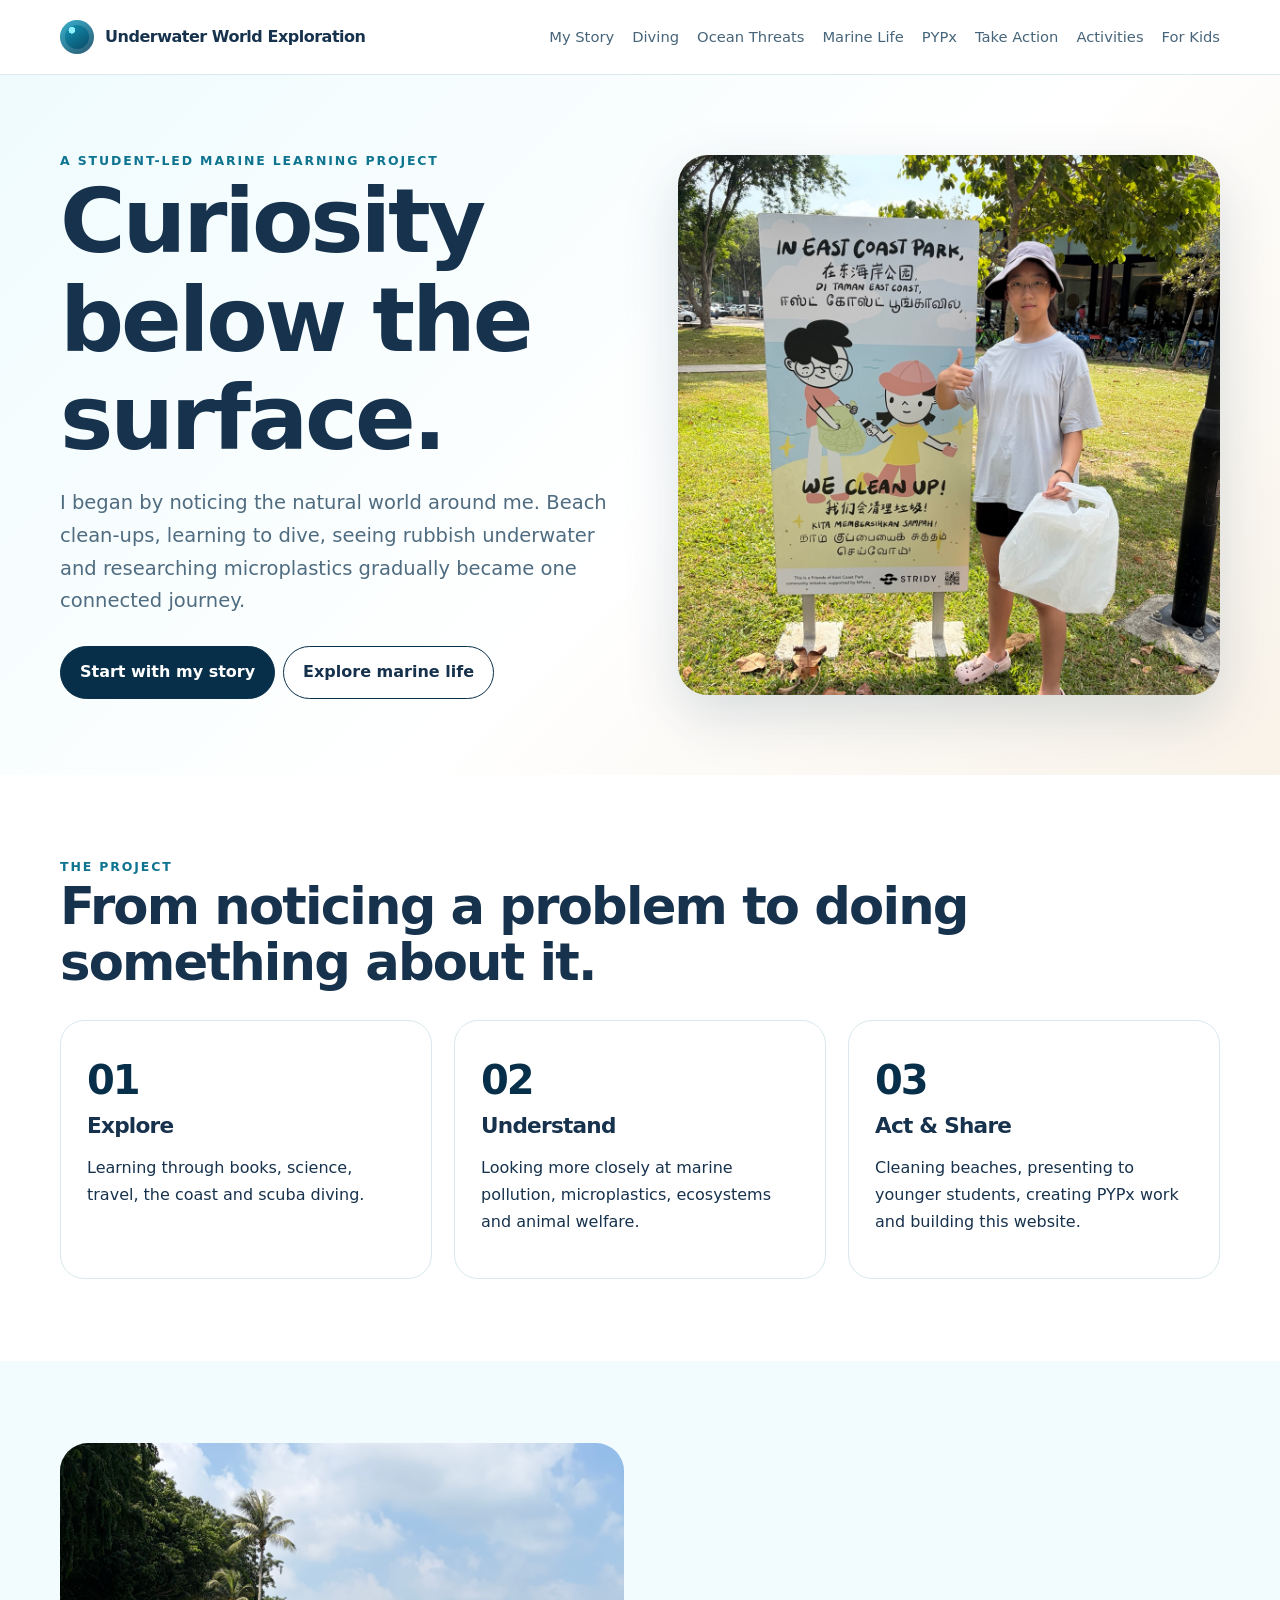
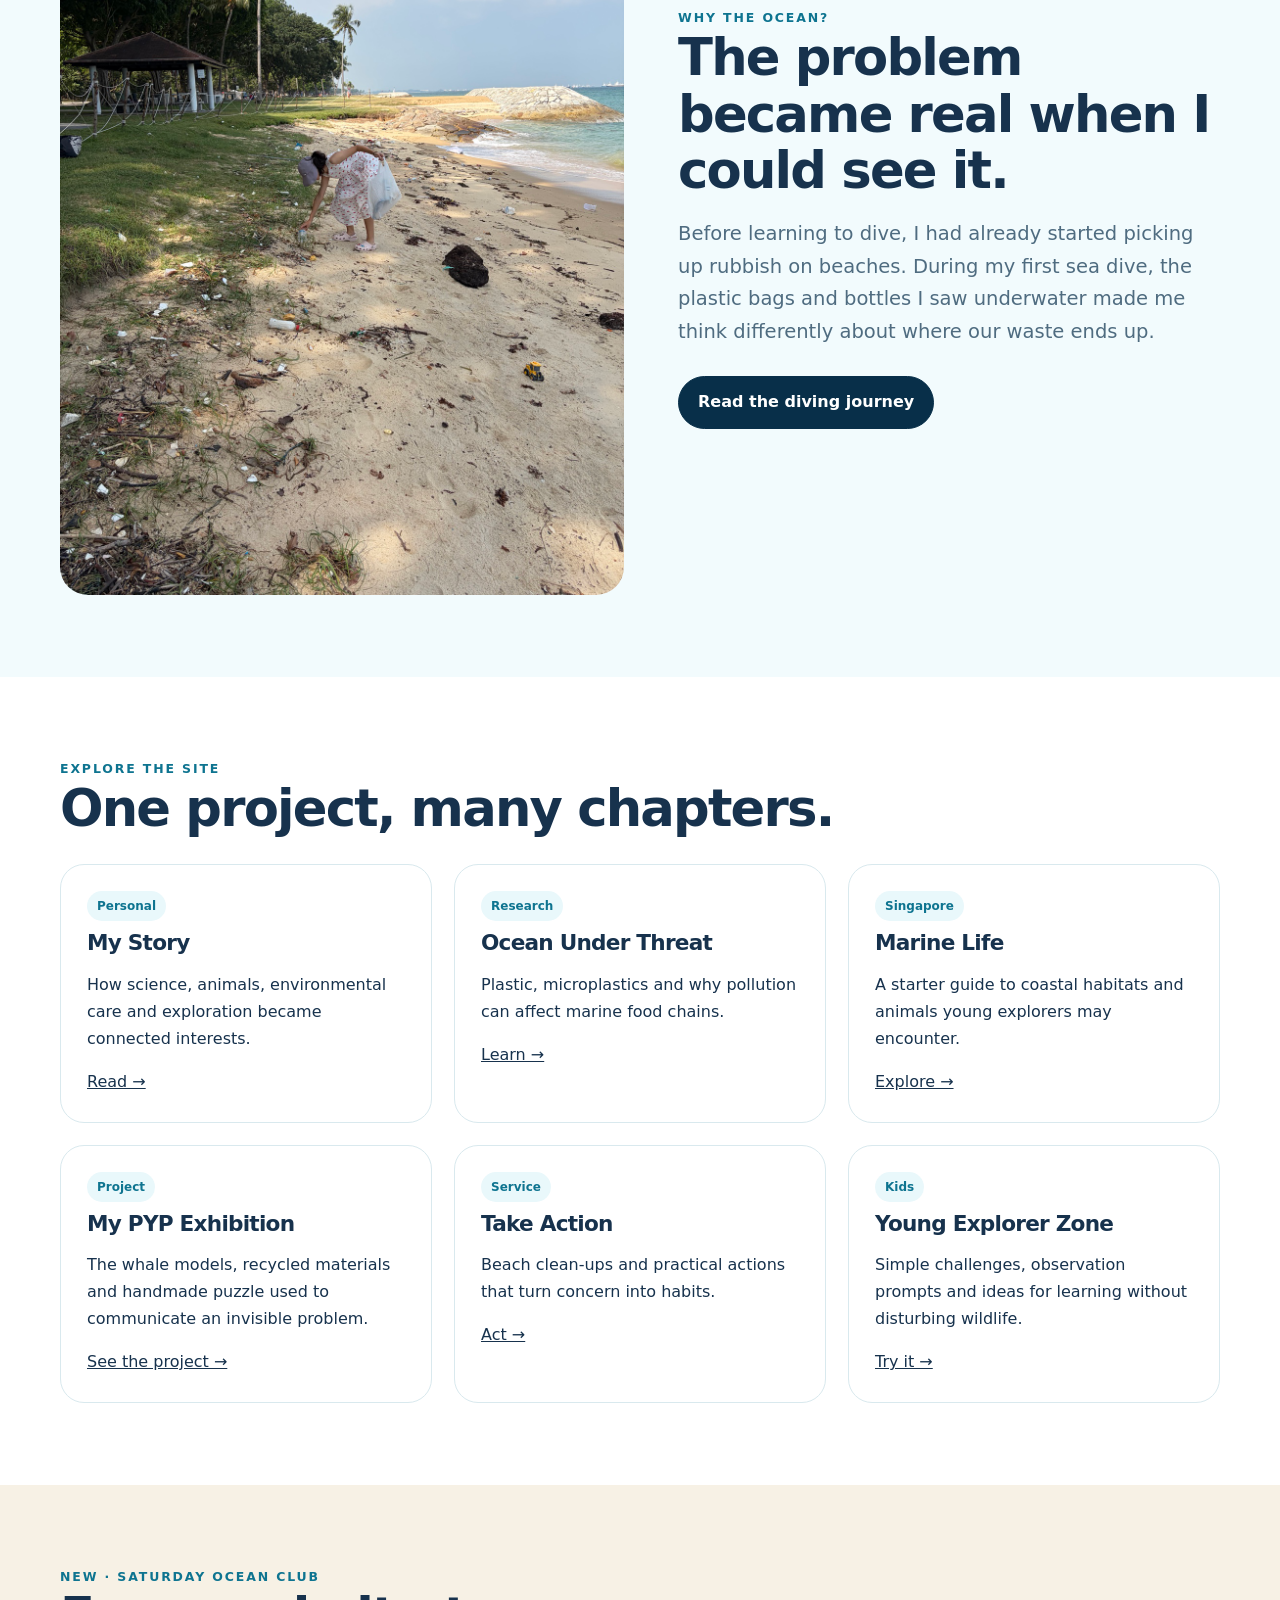
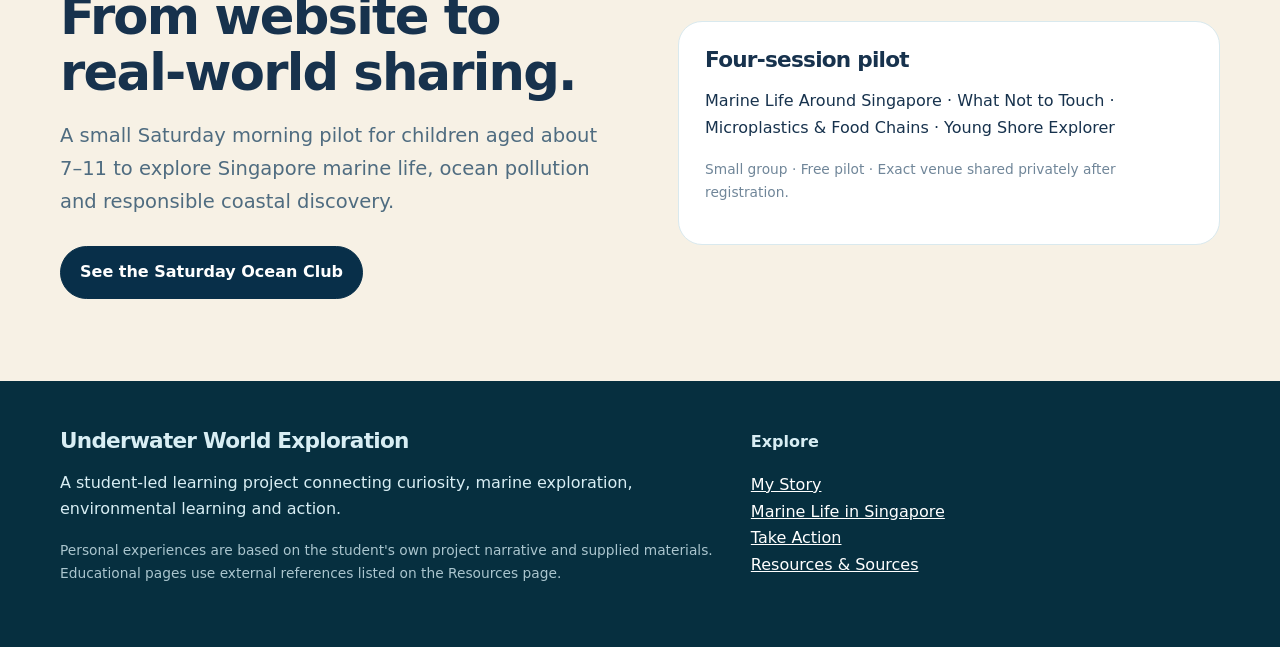
==== commit 4d412a66: "Add Saturday Ocean Club" ====
--- a/index.html
+++ b/index.html
@@ -4,7 +4,8 @@
 <a class="brand" href="index.html"><span class="mark"></span>Underwater World Exploration</a>
 <div class="links">
 <a href="story.html">My Story</a><a href="diving.html">Diving</a><a href="pollution.html">Ocean Threats</a>
-<a href="marine-life.html">Marine Life</a><a href="pyp.html">PYPx</a><a href="action.html">Take Action</a><a href="resources.html">For Kids</a>
+<a href="marine-life.html">Marine Life</a><a href="pyp.html">PYPx</a><a href="action.html">Take Action</a>
+<a href="activities.html">Activities</a><a href="resources.html">For Kids</a>
 </div></div></nav>
 
 <header class="hero"><div class="wrap hero-grid"><div>
@@ -32,6 +33,13 @@
 <div class="card"><span class="tag">Kids</span><h3>Young Explorer Zone</h3><p>Simple challenges, observation prompts and ideas for learning without disturbing wildlife.</p><a href="resources.html">Try it →</a></div>
 </div></div></section>
 
+
+<section class="sand"><div class="wrap split">
+<div><div class="eyebrow">New · Saturday Ocean Club</div><h2>From website to real-world sharing.</h2>
+<p class="lead">A small Saturday morning pilot for children aged about 7–11 to explore Singapore marine life, ocean pollution and responsible coastal discovery.</p>
+<a class="btn primary" href="activities.html">See the Saturday Ocean Club</a></div>
+<div class="card"><h3>Four-session pilot</h3><p>Marine Life Around Singapore · What Not to Touch · Microplastics & Food Chains · Young Shore Explorer</p><p class="small">Small group · Free pilot · Exact venue shared privately after registration.</p></div>
+</div></section>
 <footer><div class="wrap foot"><div><h3>Underwater World Exploration</h3>
 <p>A student-led learning project connecting curiosity, marine exploration, environmental learning and action.</p>
 <p class="small">Personal experiences are based on the student's own project narrative and supplied materials. Educational pages use external references listed on the Resources page.</p></div>
--- a/assets/styles.css
+++ b/assets/styles.css
@@ -10,3 +10,19 @@
 .pagehead{padding:74px 0 48px;background:linear-gradient(180deg,#effbfd,#fff)}.pagehead h1{font-size:clamp(2.8rem,6vw,5.3rem);max-width:900px}.crumb{font-size:.86rem;color:var(--blue);font-weight:750;margin-bottom:14px}
 .note{background:#fff8ea;border:1px solid #efd7a9;border-radius:18px;padding:17px 20px}.pillnav{display:flex;gap:10px;flex-wrap:wrap;margin-top:25px}.pillnav a{text-decoration:none;border:1px solid var(--line);border-radius:999px;padding:9px 13px;background:#fff}
 @media(max-width:900px){.links{display:none}.hero-grid,.split,.grid3,.grid2,.foot,.gallery{grid-template-columns:1fr}.hero-photo img{height:430px}.gallery-side{grid-template-columns:1fr 1fr}.gallery-side img{height:230px}}@media(max-width:560px){section{padding:58px 0}.hero{padding:48px 0}.gallery-side{grid-template-columns:1fr}.hero-photo img{height:390px}}
+
+.activity-hero{background:linear-gradient(135deg,#eefdff,#fff7e8);padding:70px 0}
+.schedule{display:grid;grid-template-columns:repeat(4,1fr);gap:18px}
+.session{border:1px solid var(--line);border-radius:22px;background:#fff;padding:22px}
+.session .num{font-size:.75rem;font-weight:900;color:var(--blue);letter-spacing:.12em;text-transform:uppercase}
+.session .meta{font-size:.9rem;color:var(--muted)}
+.formbox{max-width:820px;margin:auto;border:1px solid var(--line);border-radius:26px;padding:30px;background:#fff}
+.formgrid{display:grid;grid-template-columns:1fr 1fr;gap:18px}
+label{display:block;font-weight:750;margin-bottom:7px}
+input,select,textarea{width:100%;padding:12px 14px;border:1px solid #c8dbe1;border-radius:12px;font:inherit;background:#fff}
+textarea{min-height:120px;resize:vertical}
+.check{display:flex;gap:10px;align-items:flex-start}.check input{width:auto;margin-top:6px}
+.noticebar{background:#fff8ea;border:1px solid #efd7a9;border-radius:16px;padding:16px 18px}
+.past-placeholder{border:2px dashed #cbdfe5;border-radius:22px;padding:32px;text-align:center;background:#fbfeff}
+@media(max-width:900px){.schedule{grid-template-columns:1fr 1fr}.formgrid{grid-template-columns:1fr}}
+@media(max-width:560px){.schedule{grid-template-columns:1fr}}
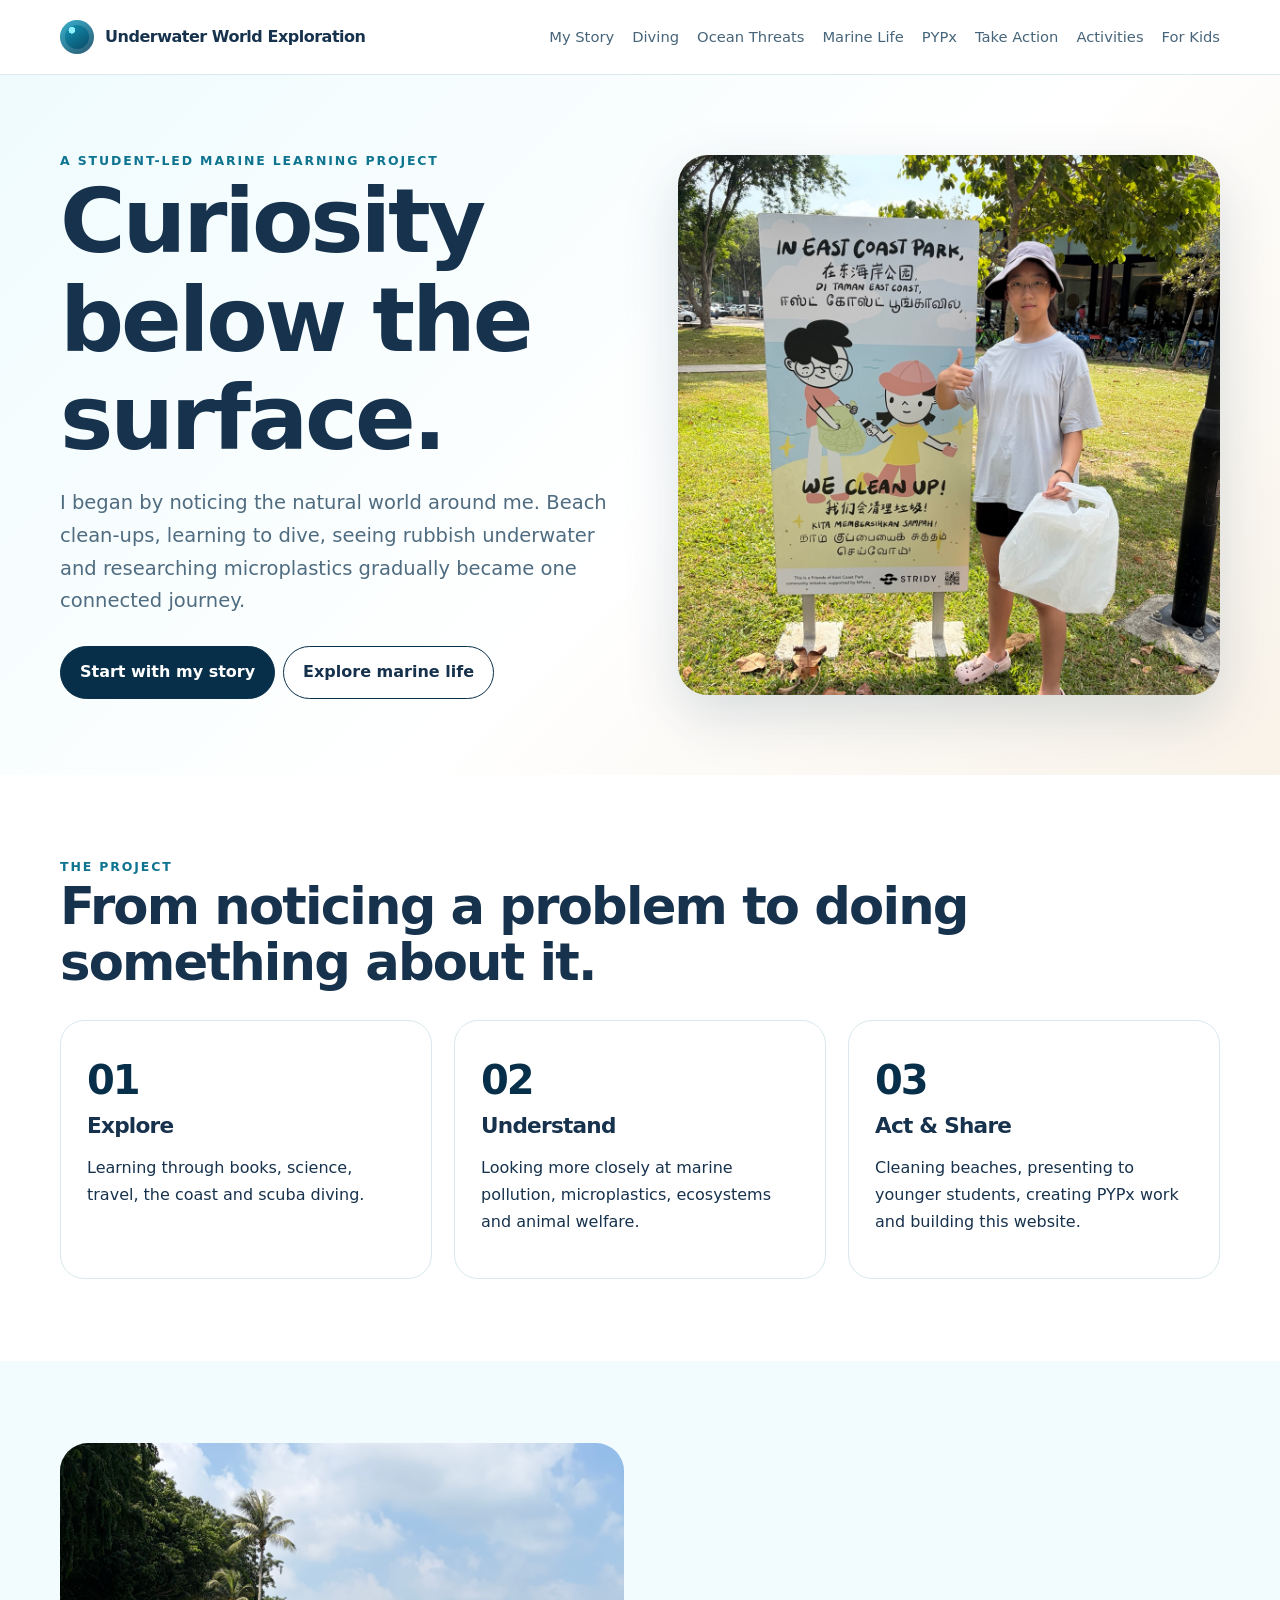
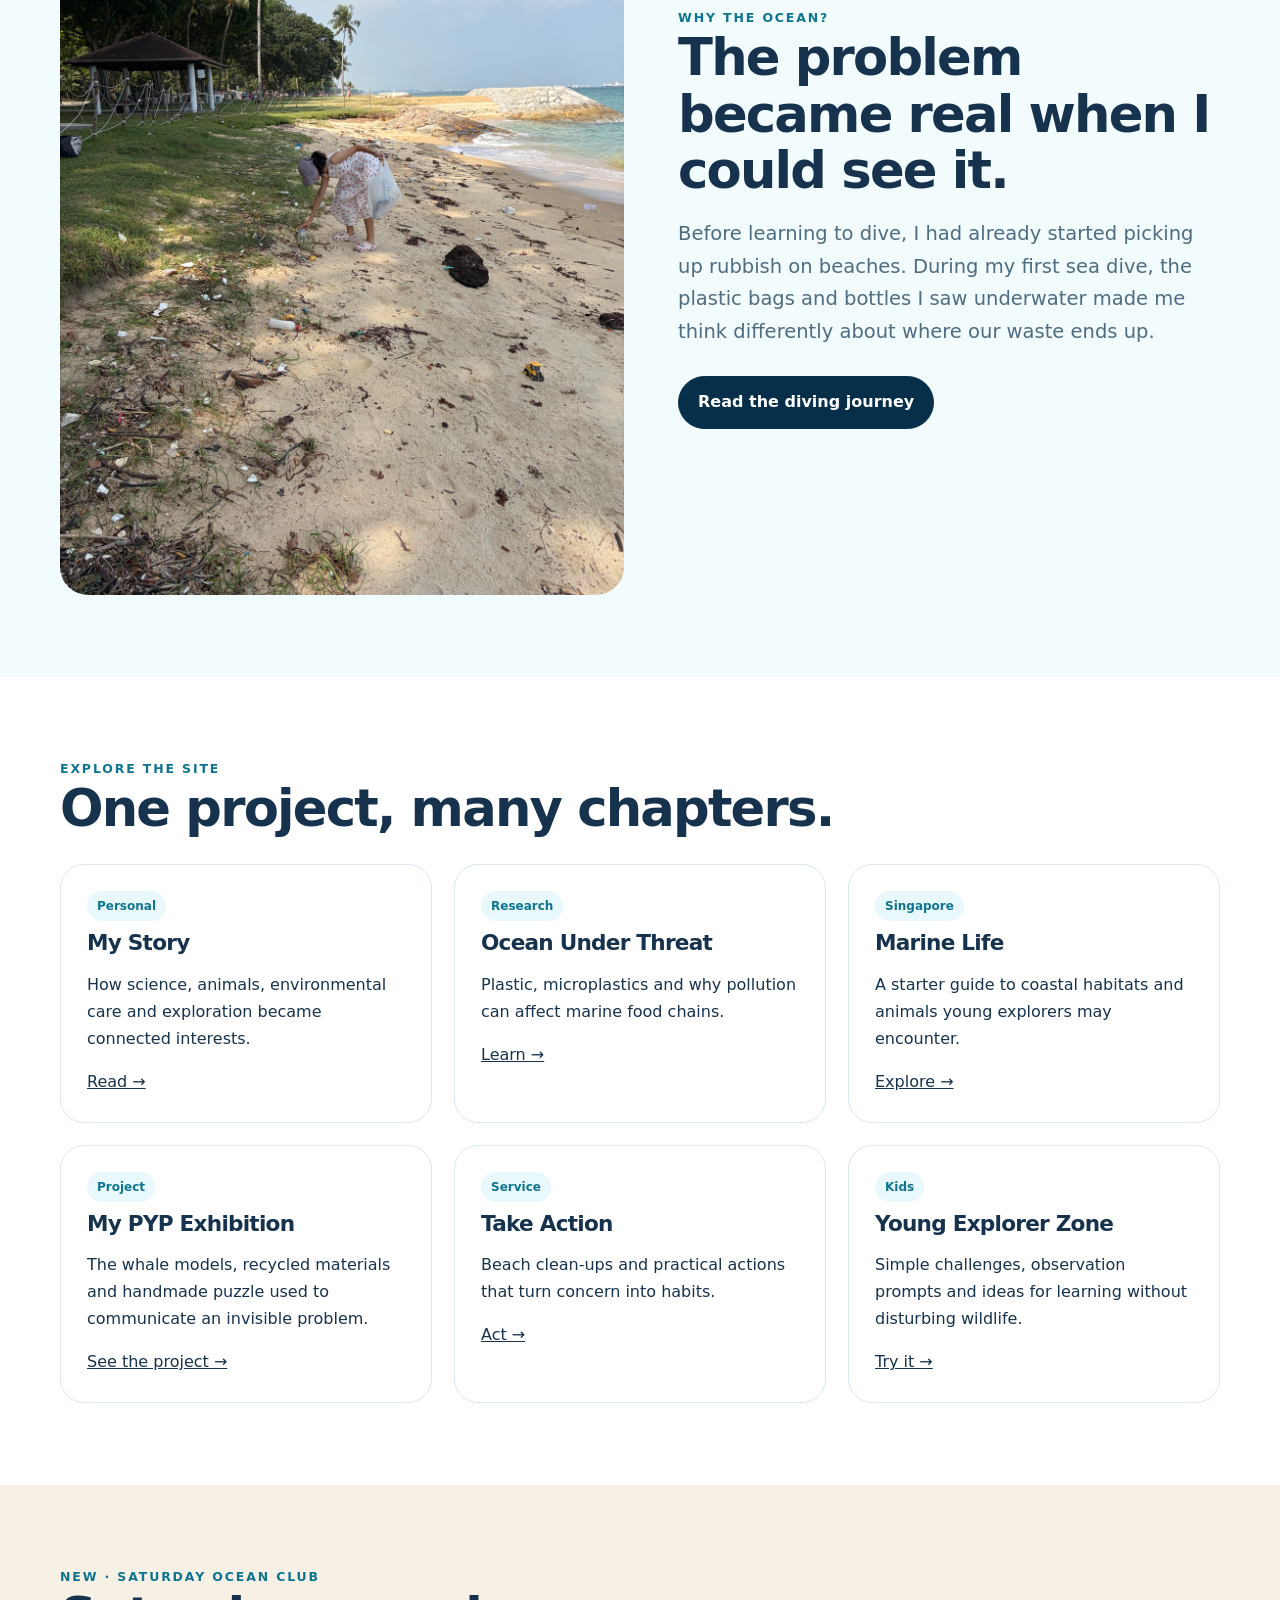
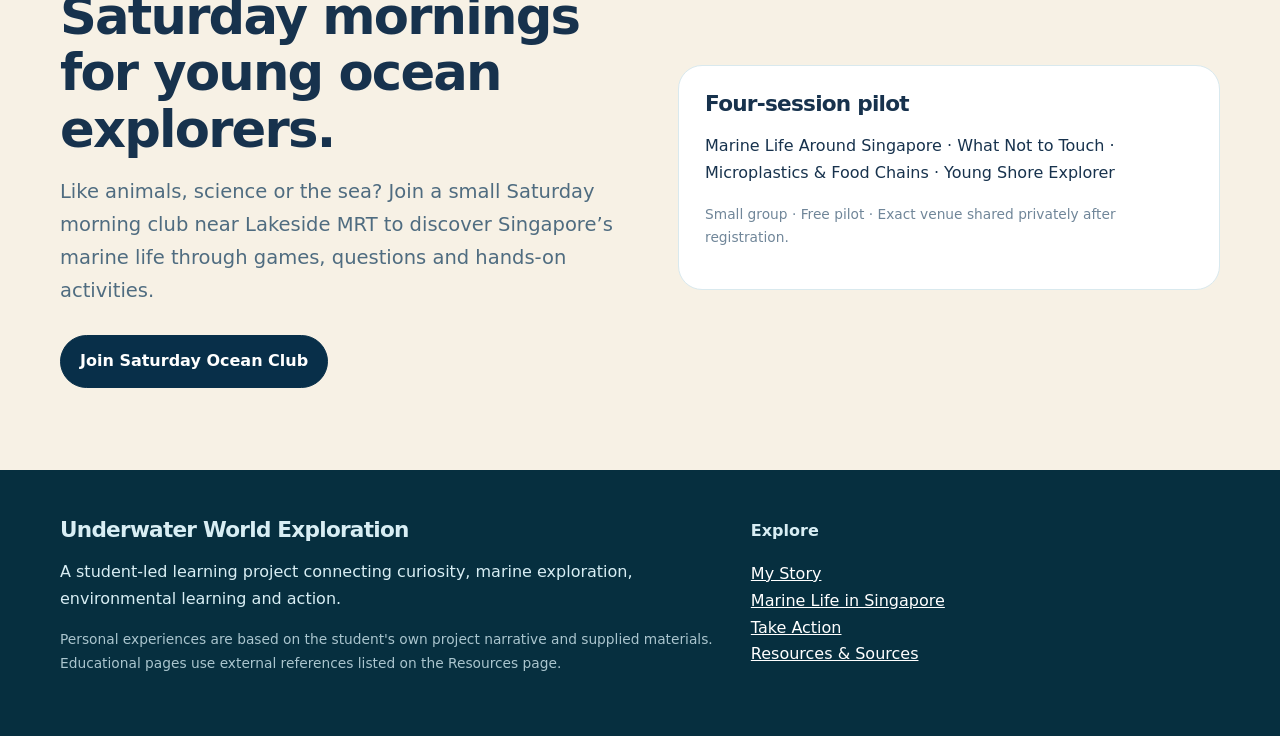
==== commit 5dc9c87b: "Commit 5 files to main" ====
--- a/index.html
+++ b/index.html
@@ -35,9 +35,9 @@
 
 
 <section class="sand"><div class="wrap split">
-<div><div class="eyebrow">New · Saturday Ocean Club</div><h2>From website to real-world sharing.</h2>
-<p class="lead">A small Saturday morning pilot for children aged about 7–11 to explore Singapore marine life, ocean pollution and responsible coastal discovery.</p>
-<a class="btn primary" href="activities.html">See the Saturday Ocean Club</a></div>
+<div><div class="eyebrow">New · Saturday Ocean Club</div><h2>Saturday mornings for young ocean explorers.</h2>
+<p class="lead">Like animals, science or the sea? Join a small Saturday morning club near Lakeside MRT to discover Singapore’s marine life through games, questions and hands-on activities.</p>
+<a class="btn primary" href="activities.html">Join Saturday Ocean Club</a></div>
 <div class="card"><h3>Four-session pilot</h3><p>Marine Life Around Singapore · What Not to Touch · Microplastics & Food Chains · Young Shore Explorer</p><p class="small">Small group · Free pilot · Exact venue shared privately after registration.</p></div>
 </div></section>
 <footer><div class="wrap foot"><div><h3>Underwater World Exploration</h3>
--- a/assets/styles.css
+++ b/assets/styles.css
@@ -26,3 +26,19 @@
 .past-placeholder{border:2px dashed #cbdfe5;border-radius:22px;padding:32px;text-align:center;background:#fbfeff}
 @media(max-width:900px){.schedule{grid-template-columns:1fr 1fr}.formgrid{grid-template-columns:1fr}}
 @media(max-width:560px){.schedule{grid-template-columns:1fr}}
+
+.kid-hero{background:linear-gradient(135deg,#dff9ff 0%,#fff 48%,#fff3c9 100%);padding:72px 0}
+.kid-hero h1{font-size:clamp(3.2rem,7vw,6rem)}
+.fun-grid{display:grid;grid-template-columns:repeat(4,1fr);gap:18px}
+.fun-card{background:#fff;border:1px solid var(--line);border-radius:26px;padding:22px;box-shadow:0 8px 24px rgba(8,47,73,.05)}
+.fun-icon{font-size:2.8rem;margin-bottom:10px}
+.big-cta{display:flex;align-items:center;justify-content:space-between;gap:24px;background:var(--navy);color:#fff;border-radius:30px;padding:34px}
+.big-cta .btn{background:#fff;color:var(--navy);border-color:#fff;white-space:nowrap}
+.where-card{display:grid;grid-template-columns:1fr 1fr;gap:24px;align-items:center}
+.where-map{background:linear-gradient(145deg,#d9f4f8,#f9e9b9);min-height:280px;border-radius:26px;display:grid;place-items:center;padding:24px;text-align:center}
+.where-pin{font-size:4rem}
+.kid-list{display:grid;grid-template-columns:repeat(2,1fr);gap:16px}
+.kid-list div{background:#fff;border:1px solid var(--line);border-radius:18px;padding:18px}
+.parent-note{font-size:.93rem;color:var(--muted)}
+@media(max-width:900px){.fun-grid{grid-template-columns:1fr 1fr}.where-card{grid-template-columns:1fr}.big-cta{align-items:flex-start;flex-direction:column}}
+@media(max-width:560px){.fun-grid,.kid-list{grid-template-columns:1fr}}
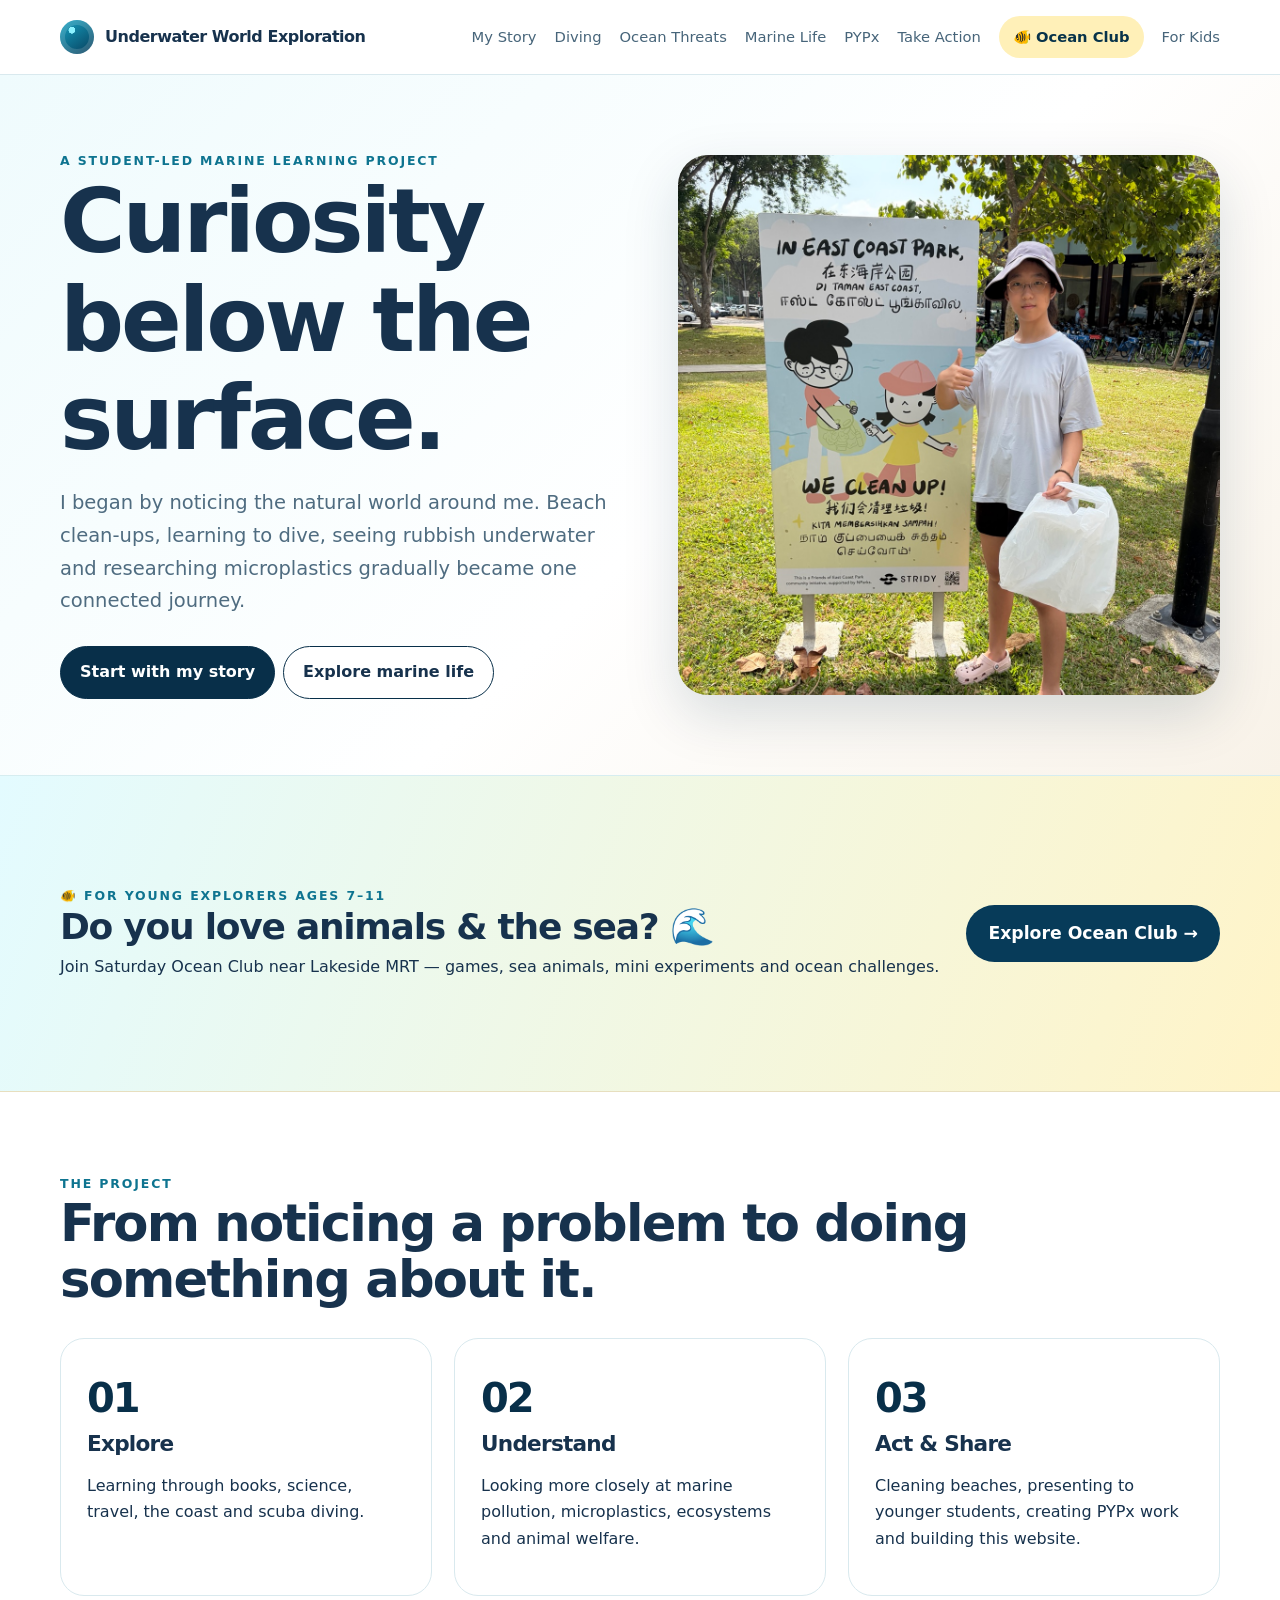
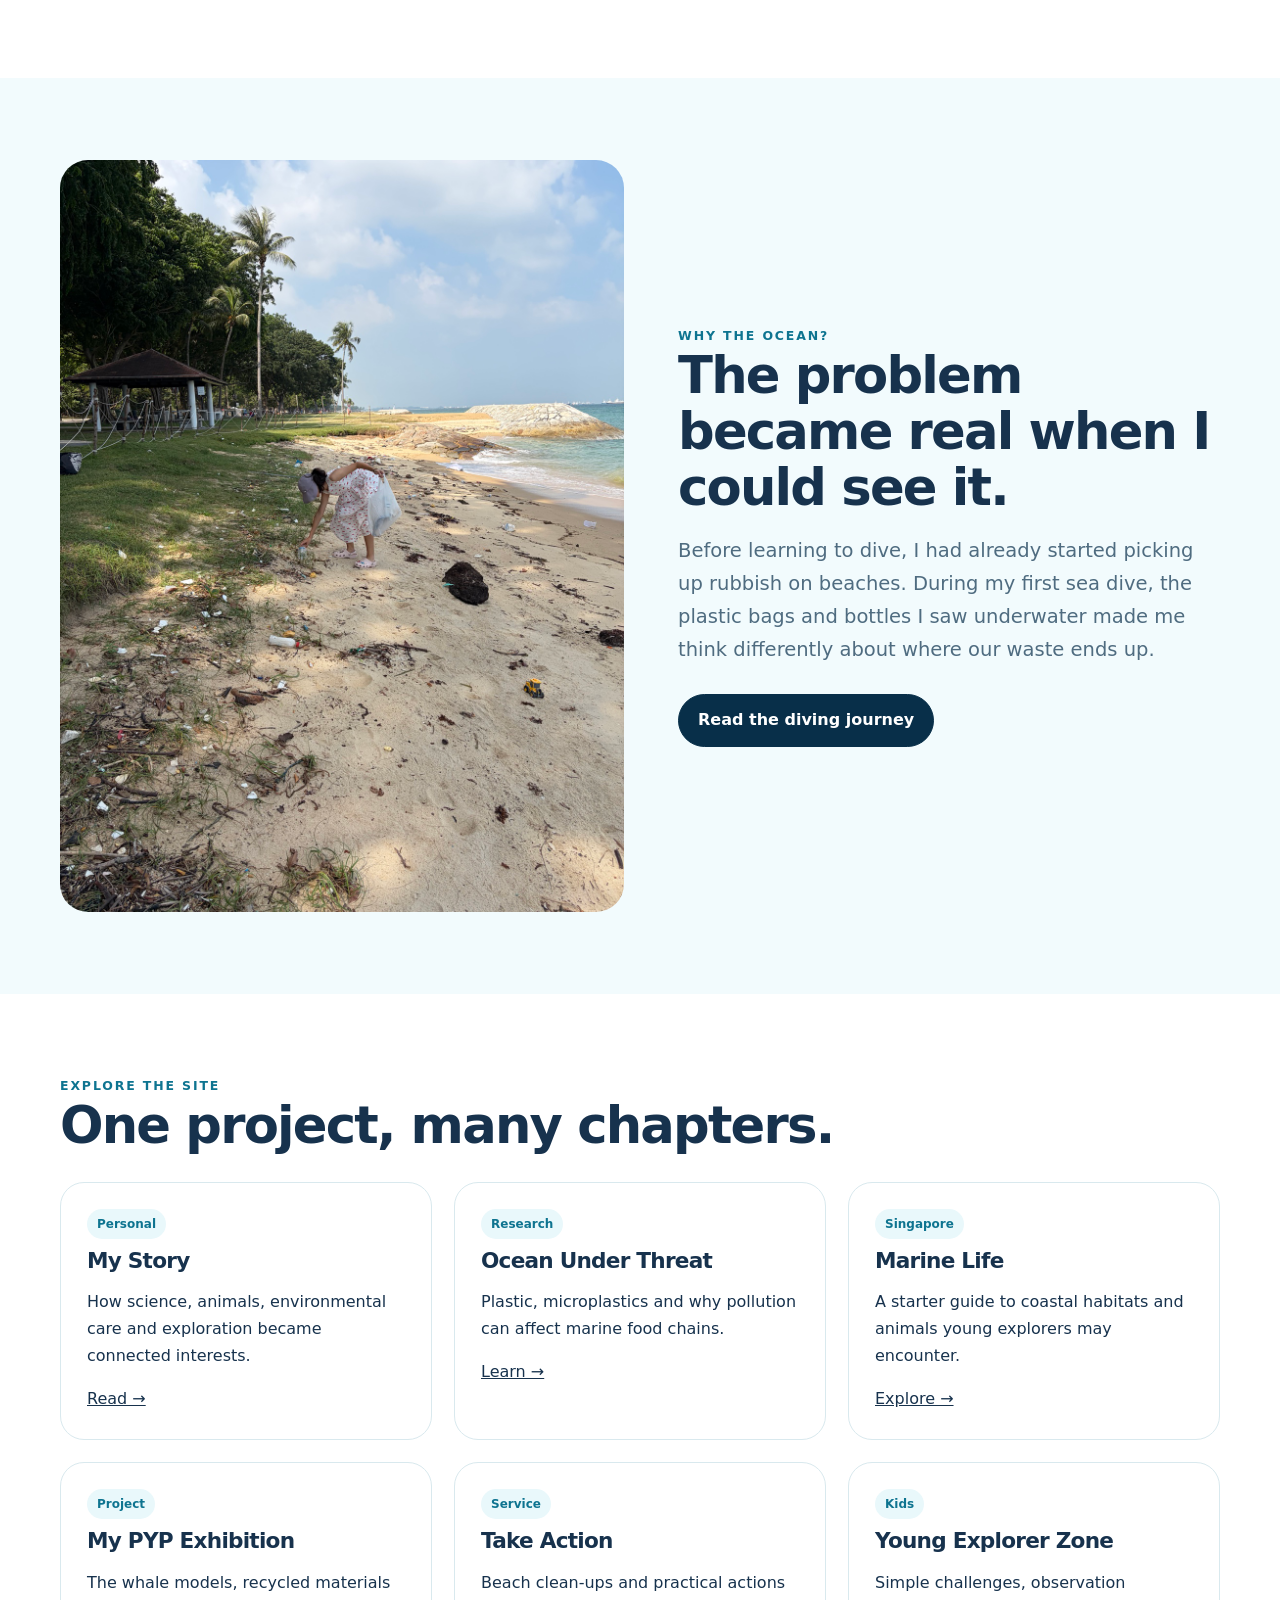
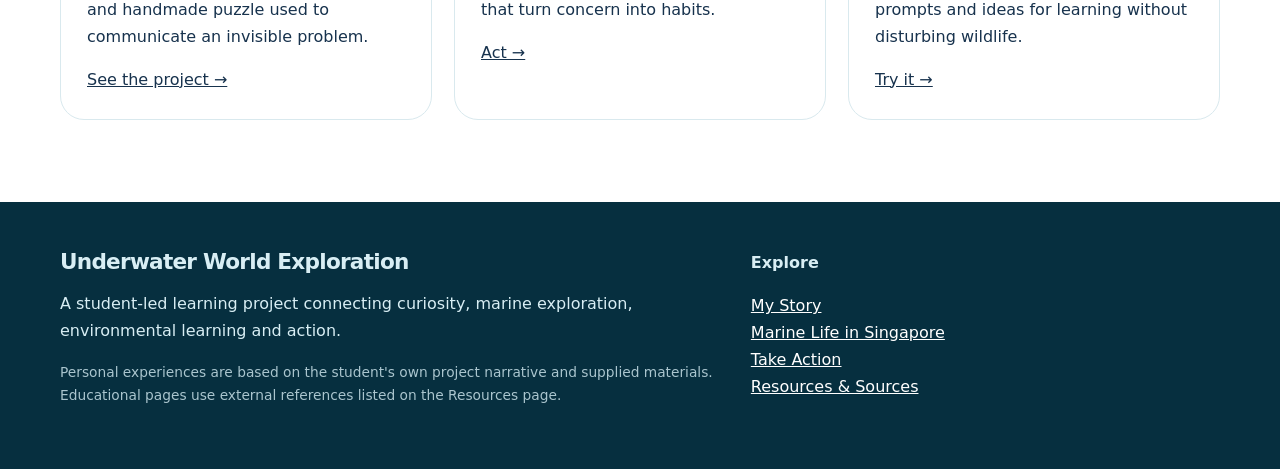
==== commit 1df0c8da: "Add kid-friendly Ocean Club page" ====
--- a/index.html
+++ b/index.html
@@ -5,7 +5,7 @@
 <div class="links">
 <a href="story.html">My Story</a><a href="diving.html">Diving</a><a href="pollution.html">Ocean Threats</a>
 <a href="marine-life.html">Marine Life</a><a href="pyp.html">PYPx</a><a href="action.html">Take Action</a>
-<a href="activities.html">Activities</a><a href="resources.html">For Kids</a>
+<a class="ocean-link" href="ocean-club.html">🐠 Ocean Club</a><a href="resources.html">For Kids</a>
 </div></div></nav>
 
 <header class="hero"><div class="wrap hero-grid"><div>
@@ -13,6 +13,12 @@
 <p class="lead">I began by noticing the natural world around me. Beach clean-ups, learning to dive, seeing rubbish underwater and researching microplastics gradually became one connected journey.</p>
 <a class="btn primary" href="story.html">Start with my story</a><a class="btn secondary" href="marine-life.html">Explore marine life</a>
 </div><div class="hero-photo"><img src="assets/images/east-coast-cleanup.jpeg" alt="Student participating in a clean-up at East Coast Park"></div></div></header>
+<section class="home-club-banner"><div class="wrap home-club-inner" style="padding-top:28px;padding-bottom:28px">
+<div><div class="eyebrow">🐠 For young explorers ages 7–11</div><h2 style="font-size:2.25rem;margin-bottom:8px">Do you love animals & the sea? 🌊</h2>
+<p style="margin:0">Join Saturday Ocean Club near Lakeside MRT — games, sea animals, mini experiments and ocean challenges.</p></div>
+<a class="join-btn" href="ocean-club.html">Explore Ocean Club →</a>
+</div></section>
+
 <section><div class="wrap"><div class="eyebrow">The project</div><h2>From noticing a problem to doing something about it.</h2>
 <div class="grid3" style="margin-top:30px">
 <div class="card"><div class="stat">01</div><h3>Explore</h3><p>Learning through books, science, travel, the coast and scuba diving.</p></div>
@@ -34,12 +40,7 @@
 </div></div></section>
 
 
-<section class="sand"><div class="wrap split">
-<div><div class="eyebrow">New · Saturday Ocean Club</div><h2>Saturday mornings for young ocean explorers.</h2>
-<p class="lead">Like animals, science or the sea? Join a small Saturday morning club near Lakeside MRT to discover Singapore’s marine life through games, questions and hands-on activities.</p>
-<a class="btn primary" href="activities.html">Join Saturday Ocean Club</a></div>
-<div class="card"><h3>Four-session pilot</h3><p>Marine Life Around Singapore · What Not to Touch · Microplastics & Food Chains · Young Shore Explorer</p><p class="small">Small group · Free pilot · Exact venue shared privately after registration.</p></div>
-</div></section>
+
 <footer><div class="wrap foot"><div><h3>Underwater World Exploration</h3>
 <p>A student-led learning project connecting curiosity, marine exploration, environmental learning and action.</p>
 <p class="small">Personal experiences are based on the student's own project narrative and supplied materials. Educational pages use external references listed on the Resources page.</p></div>
--- a/assets/styles.css
+++ b/assets/styles.css
@@ -42,3 +42,33 @@
 .parent-note{font-size:.93rem;color:var(--muted)}
 @media(max-width:900px){.fun-grid{grid-template-columns:1fr 1fr}.where-card{grid-template-columns:1fr}.big-cta{align-items:flex-start;flex-direction:column}}
 @media(max-width:560px){.fun-grid,.kid-list{grid-template-columns:1fr}}
+
+/* V5 Ocean Club */
+.ocean-link{background:#fff0b8!important;color:#08334a!important;padding:9px 14px;border-radius:999px;font-weight:900!important}
+.club-hero{position:relative;overflow:hidden;background:linear-gradient(135deg,#dffaff 0%,#f9feff 48%,#fff0b9 100%);padding:72px 0}
+.club-hero:before,.club-hero:after{content:"";position:absolute;border-radius:50%;opacity:.28;pointer-events:none}
+.club-hero:before{width:240px;height:240px;background:#5dd5e9;right:7%;top:-90px}
+.club-hero:after{width:150px;height:150px;background:#ffd36c;left:42%;bottom:-85px}
+.club-badge{display:inline-block;background:#fff;border:1px solid #cce9ee;border-radius:999px;padding:8px 13px;font-weight:900;color:#0e7490;margin-bottom:16px}
+.club-title{font-size:clamp(3.4rem,7.5vw,6.8rem);line-height:.94}
+.club-points{display:grid;grid-template-columns:1fr 1fr;gap:11px;margin:24px 0}
+.club-point{background:rgba(255,255,255,.86);border:1px solid #d9edf1;border-radius:18px;padding:13px 15px;font-weight:800}
+.join-btn{font-size:1.08rem;padding:14px 22px;background:#073b59;color:#fff;border-radius:999px;text-decoration:none;font-weight:900;display:inline-block}
+.club-section-title{text-align:center;max-width:780px;margin:0 auto 34px}
+.challenge-grid{display:grid;grid-template-columns:repeat(4,1fr);gap:18px}
+.challenge{background:#fff;border:1px solid var(--line);border-radius:28px;padding:24px;position:relative;overflow:hidden}
+.challenge .emoji{font-size:3.4rem;line-height:1;margin-bottom:16px}
+.challenge .question{font-weight:900;color:#0e7490;font-size:.78rem;letter-spacing:.08em;text-transform:uppercase}
+.challenge h3{margin-top:8px}
+.club-facts{display:grid;grid-template-columns:repeat(4,1fr);gap:14px}
+.club-fact{background:#fff;border-radius:22px;padding:20px;border:1px solid var(--line);text-align:center}
+.club-fact .emoji{font-size:2.4rem}
+.club-fact b{display:block;font-size:1.05rem;margin-top:8px}
+.ocean-callout{background:linear-gradient(135deg,#073b59,#0e7490);color:#fff;border-radius:34px;padding:38px;display:grid;grid-template-columns:1fr auto;align-items:center;gap:24px}
+.ocean-callout p{color:#d7f3f7}.ocean-callout .join-btn{background:#fff;color:#073b59;white-space:nowrap}
+.kid-photo{border-radius:30px;overflow:hidden;transform:rotate(1.2deg);box-shadow:0 18px 45px rgba(8,47,73,.15)}
+.kid-photo img{height:530px;width:100%;object-fit:cover}
+.home-club-banner{background:linear-gradient(110deg,#e3fbff,#fff4c8);border-top:1px solid #d6edf0;border-bottom:1px solid #e7dfbf}
+.home-club-inner{display:grid;grid-template-columns:1fr auto;align-items:center;gap:25px}
+@media(max-width:900px){.challenge-grid,.club-facts{grid-template-columns:1fr 1fr}.ocean-callout,.home-club-inner{grid-template-columns:1fr}.club-points{grid-template-columns:1fr}.kid-photo img{height:430px}}
+@media(max-width:560px){.challenge-grid,.club-facts{grid-template-columns:1fr}.club-title{font-size:3.4rem}}
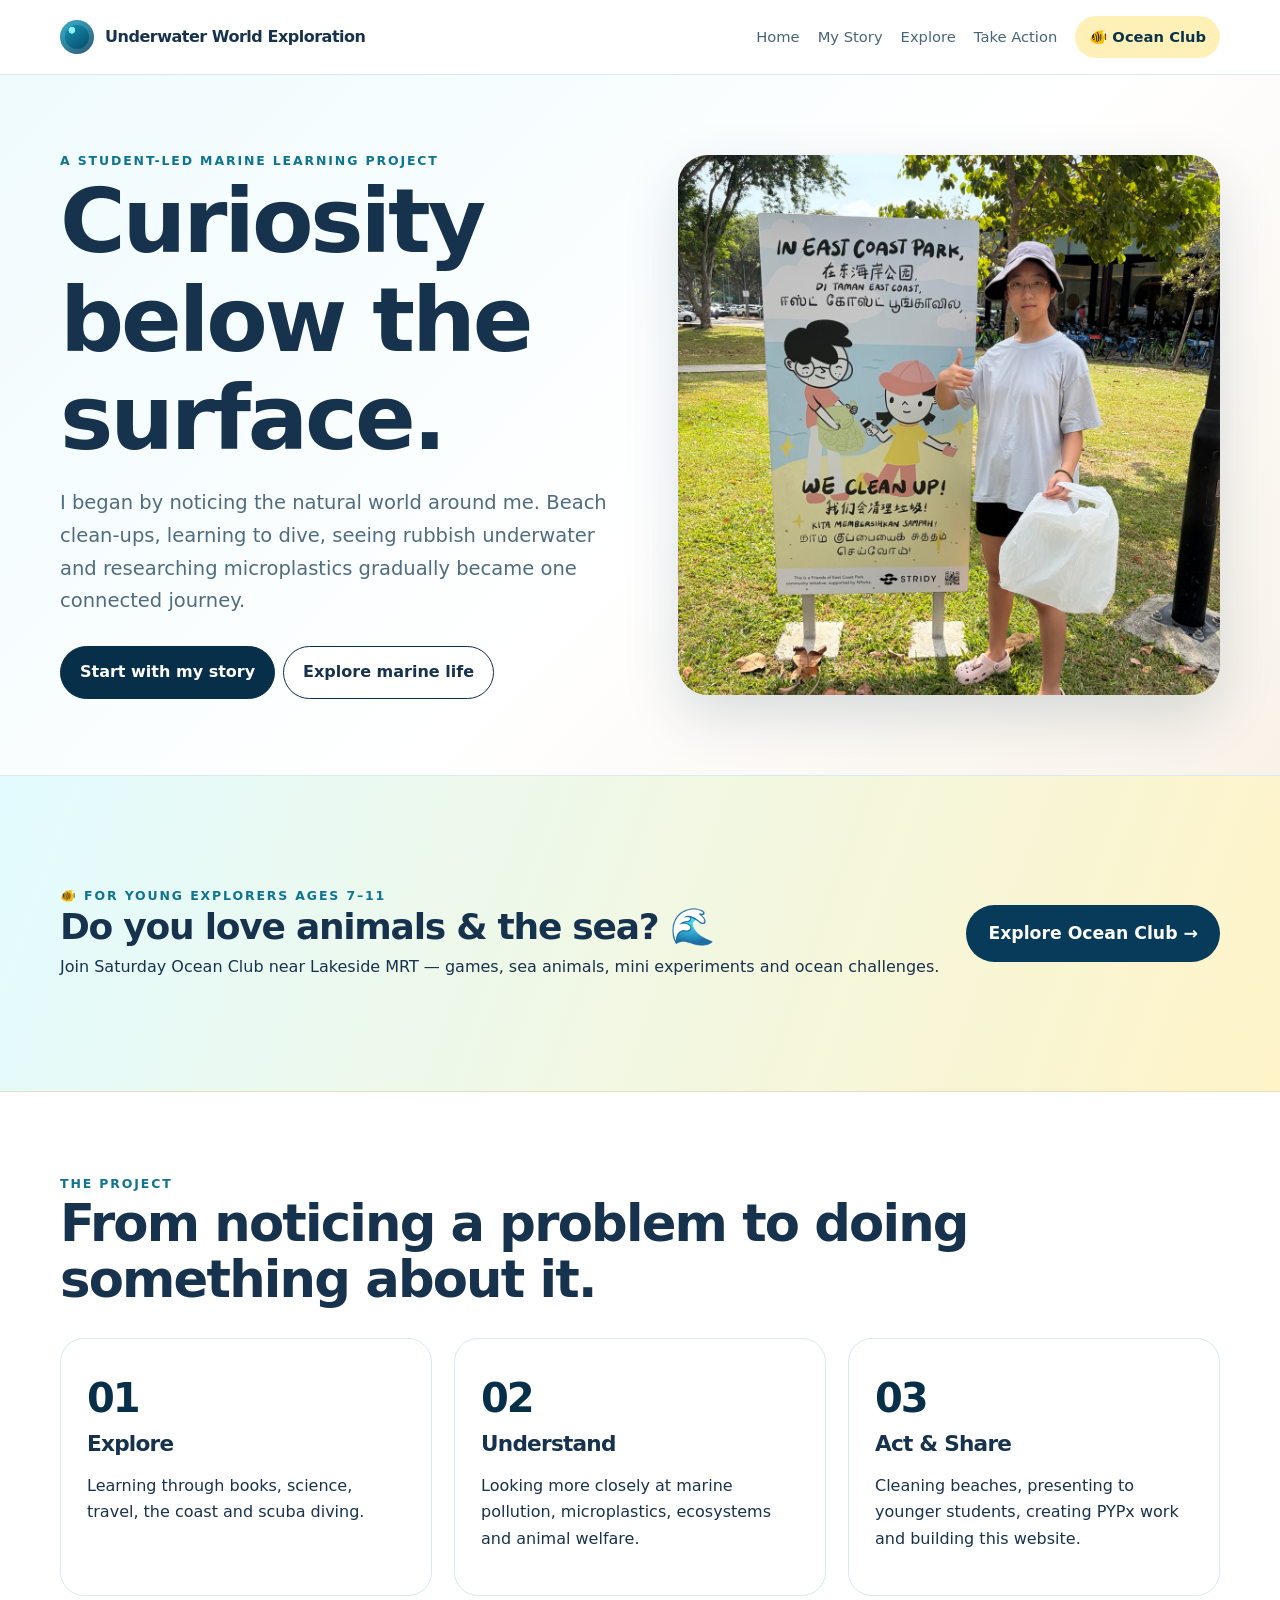
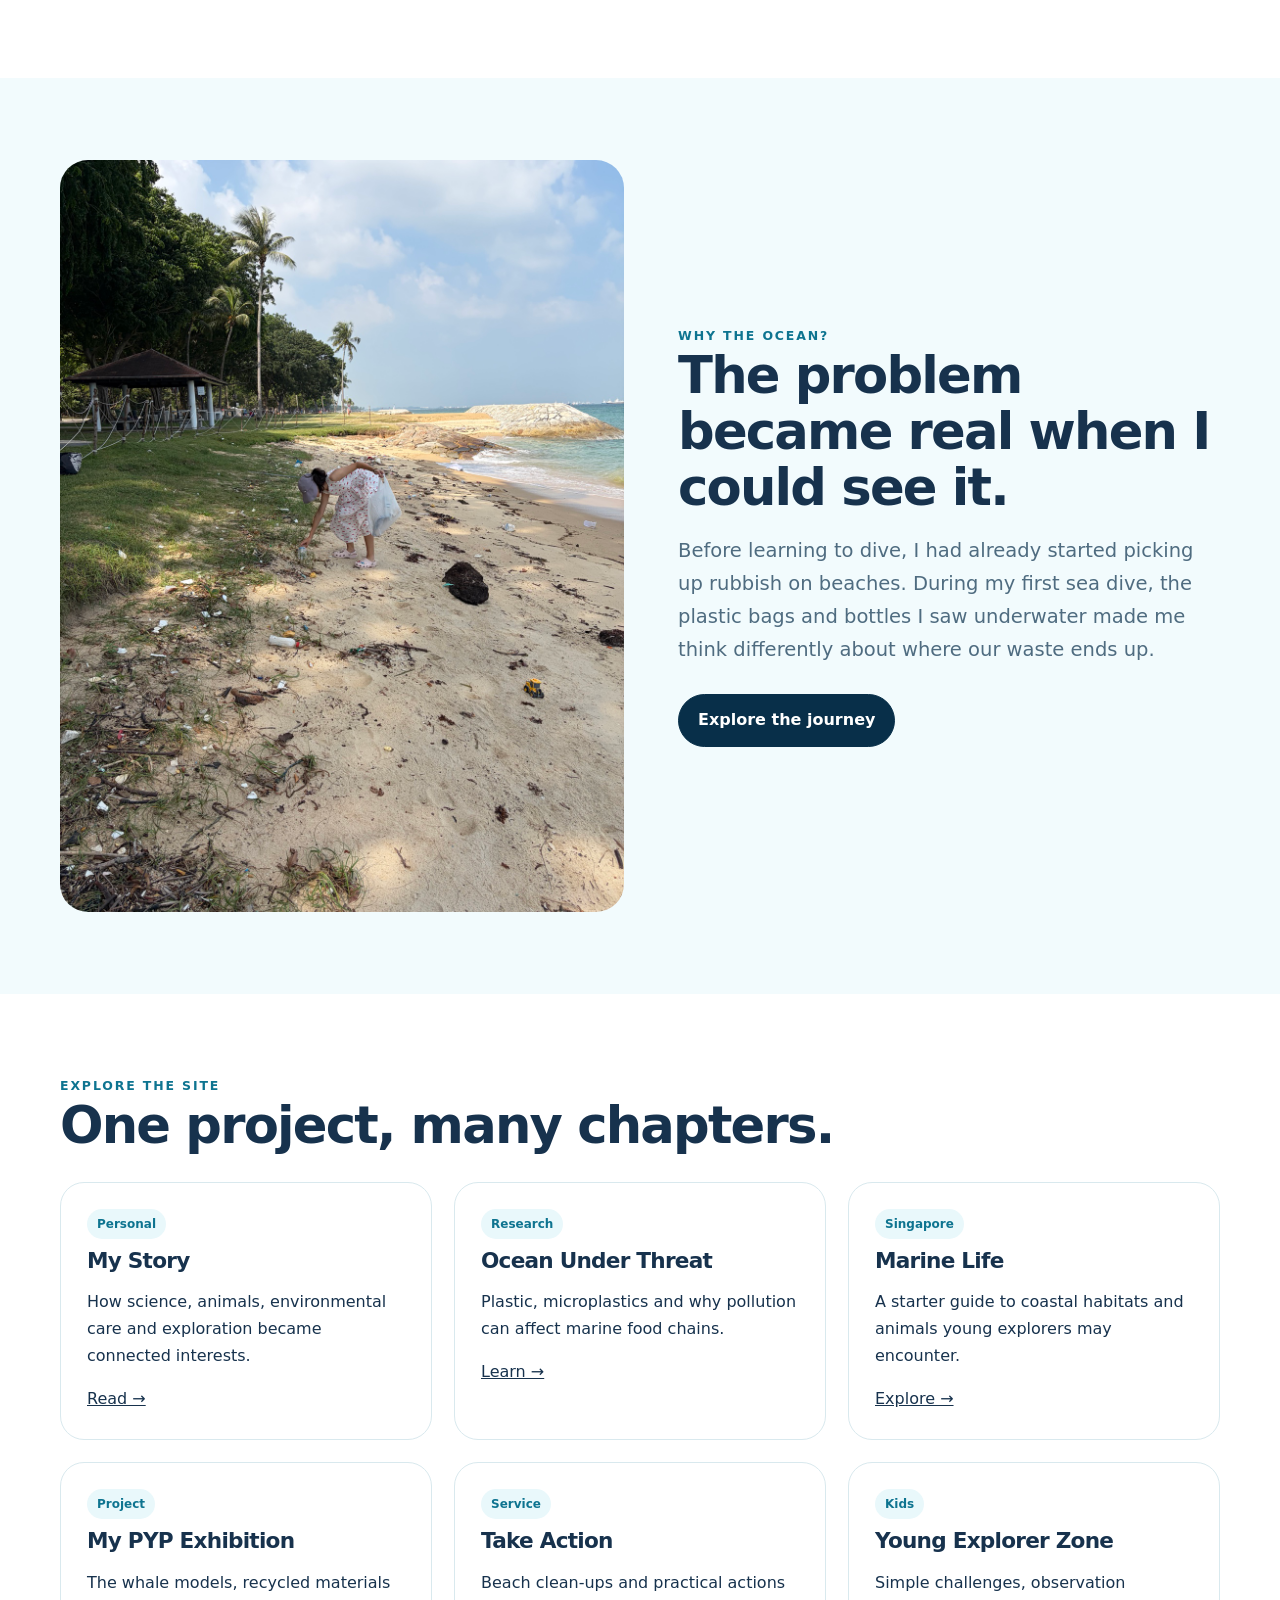
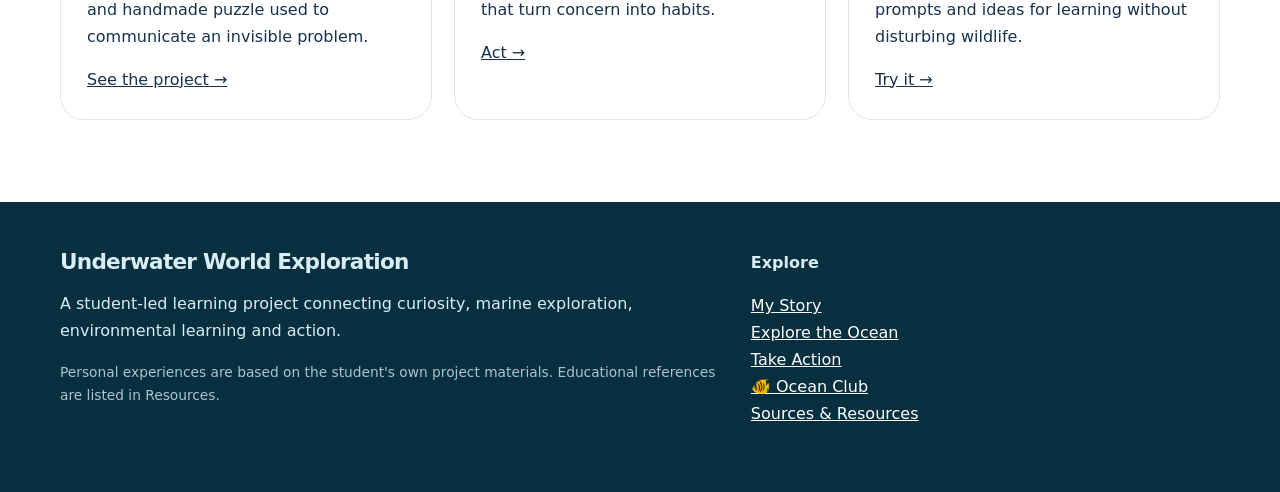
==== commit 1e9c1cd1: "Simplify website navigation" ====
--- a/index.html
+++ b/index.html
@@ -3,9 +3,11 @@
 <nav><div class="wrap navin">
 <a class="brand" href="index.html"><span class="mark"></span>Underwater World Exploration</a>
 <div class="links">
-<a href="story.html">My Story</a><a href="diving.html">Diving</a><a href="pollution.html">Ocean Threats</a>
-<a href="marine-life.html">Marine Life</a><a href="pyp.html">PYPx</a><a href="action.html">Take Action</a>
-<a class="ocean-link" href="ocean-club.html">🐠 Ocean Club</a><a href="resources.html">For Kids</a>
+<a href="index.html">Home</a>
+<a href="story.html">My Story</a>
+<a href="explore.html">Explore</a>
+<a href="action.html">Take Action</a>
+<a class="ocean-link" href="ocean-club.html">🐠 Ocean Club</a>
 </div></div></nav>
 
 <header class="hero"><div class="wrap hero-grid"><div>
@@ -28,7 +30,7 @@
 <section class="soft"><div class="wrap split"><div><img style="border-radius:28px" src="assets/images/beach-cleanup.jpeg" alt="Student collecting litter from a beach"></div><div>
 <div class="eyebrow">Why the ocean?</div><h2>The problem became real when I could see it.</h2>
 <p class="lead">Before learning to dive, I had already started picking up rubbish on beaches. During my first sea dive, the plastic bags and bottles I saw underwater made me think differently about where our waste ends up.</p>
-<a class="btn primary" href="diving.html">Read the diving journey</a></div></div></section>
+<a class="btn primary" href="explore.html">Explore the journey</a></div></div></section>
 <section><div class="wrap"><div class="eyebrow">Explore the site</div><h2>One project, many chapters.</h2>
 <div class="grid3" style="margin-top:28px">
 <div class="card"><span class="tag">Personal</span><h3>My Story</h3><p>How science, animals, environmental care and exploration became connected interests.</p><a href="story.html">Read →</a></div>
@@ -43,6 +45,6 @@
 
 <footer><div class="wrap foot"><div><h3>Underwater World Exploration</h3>
 <p>A student-led learning project connecting curiosity, marine exploration, environmental learning and action.</p>
-<p class="small">Personal experiences are based on the student's own project narrative and supplied materials. Educational pages use external references listed on the Resources page.</p></div>
-<div><b>Explore</b><p><a href="story.html">My Story</a><br><a href="marine-life.html">Marine Life in Singapore</a><br><a href="action.html">Take Action</a><br><a href="resources.html">Resources & Sources</a></p></div></div></footer>
+<p class="small">Personal experiences are based on the student's own project materials. Educational references are listed in Resources.</p></div>
+<div><b>Explore</b><p><a href="story.html">My Story</a><br><a href="explore.html">Explore the Ocean</a><br><a href="action.html">Take Action</a><br><a href="ocean-club.html">🐠 Ocean Club</a><br><a href="resources.html">Sources & Resources</a></p></div></div></footer>
 </body></html>
